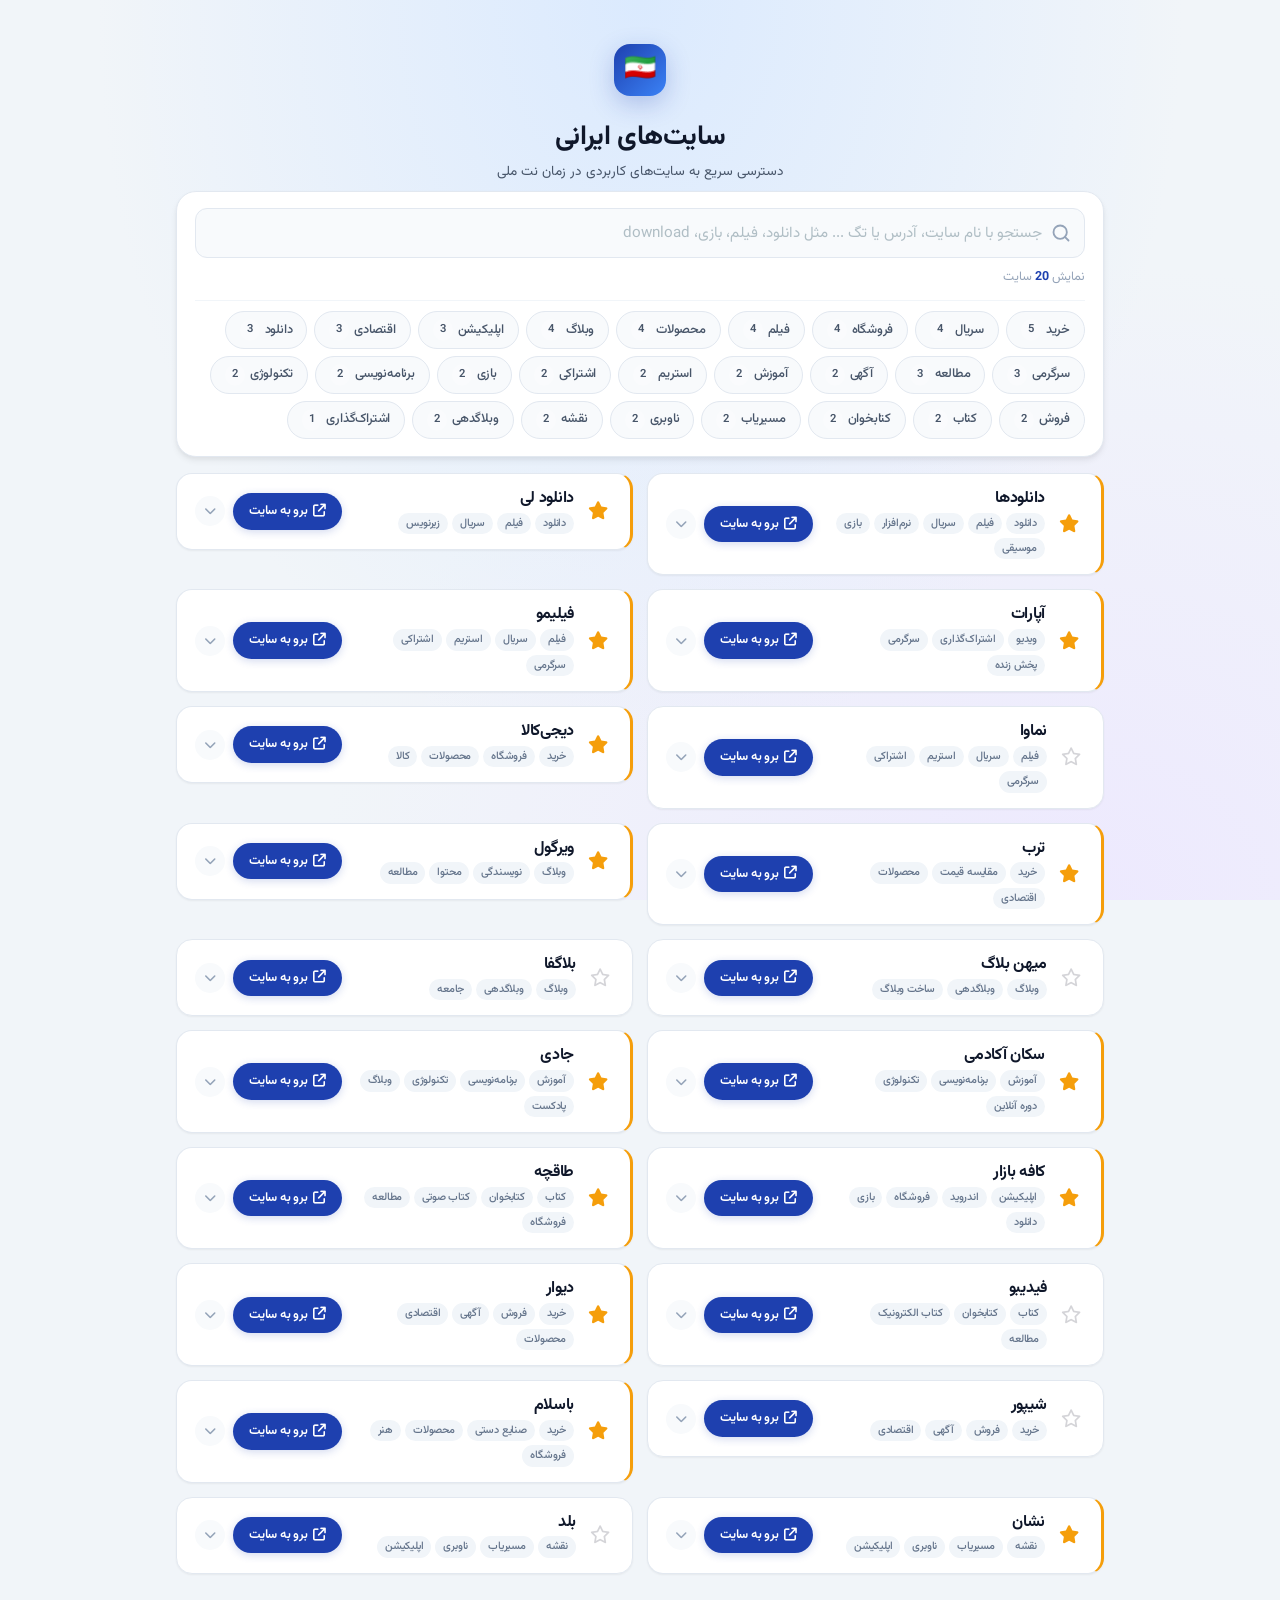
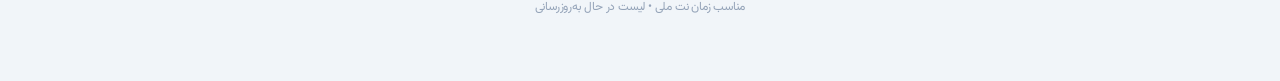
==== index.html @ 72a20428 "Add files via upload" ====
<!DOCTYPE html>
<html lang="fa" dir="rtl">
<head>
    <meta charset="UTF-8">
    <meta name="viewport" content="width=device-width, initial-scale=1.0">
    <link rel="stylesheet" href="fonts/fontawesome/css/all.min.css">
    <title>سایت‌های ایرانی - نت ملی</title>
    <link rel="stylesheet" href="css/style.css">
</head>
<body>
    <div class="container">
        <!-- Header -->
        <header class="header">
            <div class="header-icon"></div>
            <h1>سایت‌های ایرانی</h1>
            <p class="subtitle">دسترسی سریع به سایت‌های کاربردی در زمان نت ملی</p>
        </header>

        <!-- Search Section -->
        <div class="search-section" id="searchSection">
            <div class="search-wrapper">
                <!-- Search Icon (inline SVG) -->
                <span class="search-icon">
                    <svg viewBox="0 0 24 24" fill="none" stroke="currentColor" stroke-width="2.2" stroke-linecap="round" stroke-linejoin="round">
                        <circle cx="11" cy="11" r="8"/>
                        <line x1="21" y1="21" x2="16.65" y2="16.65"/>
                    </svg>
                </span>
                <input type="text" id="searchInput" placeholder="جستجو با نام سایت، آدرس یا تگ ... مثل دانلود، فیلم، بازی، download" autocomplete="off">
                <button class="clear-search" id="clearSearch" title="پاک کردن">✕</button>
            </div>
            <div class="results-count" id="resultsCount">نمایش <strong>۰</strong> سایت</div>
            <div class="tags-container" id="tagsContainer"></div>
            <button class="reset-tags" id="resetTags">✕ پاک کردن فیلترها</button>
        </div>

        <!-- Sites Grid -->
        <div class="sites-grid" id="sitesGrid"></div>

        <!-- Empty State -->
        <div class="empty-state" id="emptyState">
            <div class="empty-icon">🔍</div>
            <h3>نتیجه‌ای یافت نشد</h3>
            <p>با عبارت دیگری جستجو کنید یا فیلتر تگ‌ها را تغییر دهید</p>
        </div>

        <!-- Footer -->
        <footer class="footer">
            مناسب زمان نت ملی • لیست در حال به‌روزرسانی
        </footer>
    </div>

    <script src="js/main.js"></script>
</body>
</html>
---- css/style.css ----
:root {
    --bg: #f1f5f9;
    --surface: #ffffff;
    --surface-hover: #f8fafc;
    --primary: #1e40af;
    --primary-light: #3b82f6;
    --primary-bg: #eff6ff;
    --star: #f59e0b;
    --star-bg: #fffbeb;
    --text: #0f172a;
    --text-secondary: #475569;
    --text-muted: #94a3b8;
    --border: #e2e8f0;
    --border-light: #f1f5f9;
    --shadow-sm: 0 1px 2px rgba(0, 0, 0, 0.05);
    --shadow: 0 1px 3px rgba(0, 0, 0, 0.08), 0 1px 2px rgba(0, 0, 0, 0.04);
    --shadow-md: 0 4px 6px rgba(0, 0, 0, 0.06), 0 2px 4px rgba(0, 0, 0, 0.04);
    --shadow-lg: 0 10px 25px rgba(0, 0, 0, 0.08), 0 4px 10px rgba(0, 0, 0, 0.04);
    --radius-sm: 8px;
    --radius: 12px;
    --radius-lg: 16px;
    --radius-xl: 20px;
    --transition: 0.2s cubic-bezier(0.4, 0, 0.2, 1);
    --transition-slow: 0.35s cubic-bezier(0.4, 0, 0.2, 1);
    --font: 'Vazirmatn', 'Tahoma', 'Segoe UI', system-ui, -apple-system, sans-serif;
    --copy-success: #10b981;
}

/* ── Vazirmatn Font ─────────────── */
@font-face {
    font-family: 'Vazirmatn';
    src: url('../fonts/vazirmatn/Vazirmatn-Regular.woff2') format('woff2');
    font-weight: 400;
    font-style: normal;
    font-display: swap;
}
@font-face {
    font-family: 'Vazirmatn';
    src: url('../fonts/vazirmatn/Vazirmatn-Medium.woff2') format('woff2');
    font-weight: 500;
    font-style: normal;
    font-display: swap;
}
@font-face {
    font-family: 'Vazirmatn';
    src: url('../fonts/vazirmatn/Vazirmatn-SemiBold.woff2') format('woff2');
    font-weight: 600;
    font-style: normal;
    font-display: swap;
}
@font-face {
    font-family: 'Vazirmatn';
    src: url('../fonts/vazirmatn/Vazirmatn-Bold.woff2') format('woff2');
    font-weight: 700;
    font-style: normal;
    font-display: swap;
}
@font-face {
    font-family: 'Vazirmatn';
    src: url('../fonts/vazirmatn/Vazirmatn-Black.woff2') format('woff2');
    font-weight: 900;
    font-style: normal;
    font-display: swap;
}

* {
    margin: 0;
    padding: 0;
    box-sizing: border-box;
}

html {
    scroll-behavior: smooth;
    -webkit-tap-highlight-color: transparent;
}

body {
    font-family: var(--font);
    background: var(--bg);
    color: var(--text);
    line-height: 1.6;
    min-height: 100vh;
    -webkit-font-smoothing: antialiased;
    -moz-osx-font-smoothing: grayscale;
    background-image:
        radial-gradient(ellipse at 50% 0%, #dbeafe 0%, transparent 60%),
        radial-gradient(ellipse at 85% 100%, #ede9fe 0%, transparent 50%);
    background-attachment: fixed;
}

/* ── Container ─────────────────────── */
.container {
    max-width: 880px;
    margin: 0 auto;
    padding: 16px 16px 40px;
}

/* ── Header ───────────────────────── */
.header {
    text-align: center;
    padding: 28px 20px 8px;
    position: relative;
}
.header-icon {
    display: inline-block;
    width: 52px;
    height: 52px;
    background: linear-gradient(135deg, #1e40af 0%, #3b82f6 100%);
    border-radius: var(--radius-lg);
    margin-bottom: 10px;
    position: relative;
    box-shadow: 0 8px 24px rgba(30, 64, 175, 0.25);
}
.header-icon::after {
    content: '🇮🇷';
    position: absolute;
    inset: 0;
    display: flex;
    align-items: center;
    justify-content: center;
    font-size: 26px;
}
.header h1 {
    font-size: clamp(1.3rem, 3vw, 1.7rem);
    font-weight: 700;
    color: var(--text);
    letter-spacing: -0.3px;
}
.header .subtitle {
    font-size: 0.85rem;
    color: var(--text-secondary);
    margin-top: 2px;
}

/* ── Search Section (NOT sticky anymore) ── */
.search-section {
    position: relative;
    background: var(--surface);
    border-radius: var(--radius-xl);
    padding: 16px 18px;
    margin-bottom: 16px;
    box-shadow: var(--shadow-md);
    border: 1px solid var(--border);
    backdrop-filter: blur(12px);
    -webkit-backdrop-filter: blur(12px);
    transition: box-shadow var(--transition);
}
.search-section:focus-within {
    box-shadow: var(--shadow-lg), 0 0 0 3px rgba(59, 130, 246, 0.12);
    border-color: #bfdbfe;
}
.search-wrapper {
    position: relative;
    display: flex;
    align-items: center;
    gap: 10px;
}
.search-icon {
    position: absolute;
    right: 14px;
    top: 50%;
    transform: translateY(-50%);
    pointer-events: none;
    z-index: 2;
    color: var(--text-muted);
    transition: color var(--transition);
}
.search-wrapper:focus-within .search-icon {
    color: var(--primary-light);
}
.search-icon svg {
    display: block;
    width: 20px;
    height: 20px;
}
#searchInput {
    flex: 1;
    width: 100%;
    padding: 12px 42px 12px 14px;
    border: 1.5px solid var(--border);
    border-radius: var(--radius);
    font-family: var(--font);
    font-size: 0.95rem;
    background: #f8fafc;
    color: var(--text);
    transition: all var(--transition);
    outline: none;
    direction: rtl;
}
#searchInput::placeholder {
    color: #b0bec5;
}
#searchInput:focus {
    border-color: var(--primary-light);
    background: #fff;
    box-shadow: 0 0 0 3px rgba(59, 130, 246, 0.06);
}
.clear-search {
    display: none;
    position: absolute;
    left: 10px;
    top: 50%;
    transform: translateY(-50%);
    background: #e2e8f0;
    border: none;
    border-radius: 50%;
    width: 26px;
    height: 26px;
    cursor: pointer;
    font-size: 14px;
    color: #64748b;
    align-items: center;
    justify-content: center;
    transition: all var(--transition);
    z-index: 2;
    line-height: 1;
}
.clear-search.visible {
    display: flex;
}
.clear-search:hover {
    background: #cbd5e1;
    color: #334155;
}
.results-count {
    font-size: 0.78rem;
    color: var(--text-muted);
    margin-top: 10px;
    text-align: right;
    transition: all var(--transition);
}
.results-count strong {
    color: var(--primary);
    font-weight: 700;
}

/* ── Tag Chips ────────────────────── */
.tags-container {
    display: flex;
    flex-wrap: wrap;
    gap: 7px;
    margin-top: 12px;
    padding-top: 10px;
    border-top: 1px solid var(--border-light);
    max-height: 140px;
    overflow-y: auto;
    scrollbar-width: thin;
    scrollbar-color: #cbd5e1 transparent;
    -webkit-overflow-scrolling: touch;
}
.tags-container::-webkit-scrollbar {
    width: 4px;
}
.tags-container::-webkit-scrollbar-track {
    background: transparent;
    border-radius: 8px;
}
.tags-container::-webkit-scrollbar-thumb {
    background: #cbd5e1;
    border-radius: 8px;
}
.tag-chip {
    display: inline-flex;
    align-items: center;
    gap: 5px;
    padding: 7px 14px;
    border-radius: 50px;
    font-size: 0.8rem;
    font-weight: 500;
    cursor: pointer;
    user-select: none;
    white-space: nowrap;
    transition: all var(--transition);
    border: 1.5px solid var(--border);
    background: #f8fafc;
    color: var(--text-secondary);
    font-family: var(--font);
    letter-spacing: -0.2px;
}
.tag-chip:hover {
    background: #eff6ff;
    border-color: #bfdbfe;
    color: var(--primary);
    transform: translateY(-1px);
    box-shadow: var(--shadow-sm);
}
.tag-chip:active {
    transform: scale(0.96);
}
.tag-chip.active {
    background: var(--primary);
    border-color: var(--primary);
    color: #fff;
    font-weight: 600;
    box-shadow: 0 4px 12px rgba(30, 64, 175, 0.3);
}
.tag-chip .tag-count {
    font-size: 0.7rem;
    background: rgba(255, 255, 255, 0.25);
    border-radius: 50px;
    padding: 2px 7px;
    font-weight: 600;
}
.tag-chip.active .tag-count {
    background: rgba(255, 255, 255, 0.3);
}
.reset-tags {
    display: none;
    font-size: 0.75rem;
    color: #ef4444;
    cursor: pointer;
    padding: 7px 12px;
    border-radius: 50px;
    background: #fef2f2;
    border: 1px solid #fecaca;
    font-family: var(--font);
    transition: all var(--transition);
    white-space: nowrap;
}
.reset-tags.visible {
    display: inline-flex;
    align-items: center;
    gap: 4px;
}
.reset-tags:hover {
    background: #fee2e2;
    border-color: #fca5a5;
}

/* ── Site Cards Grid ──────────────── */
.sites-grid {
    display: grid;
    grid-template-columns: 1fr;
    gap: 10px;
    align-items: start;
}
@media (min-width: 700px) {
    .sites-grid {
        grid-template-columns: 1fr 1fr;
        gap: 12px;
        align-items: start;
    }
}

/* ── Site Card ────────────────────── */
.site-card {
    background: var(--surface);
    border-radius: var(--radius-lg);
    border: 1px solid var(--border);
    cursor: pointer;
    transition: all var(--transition-slow);
    box-shadow: var(--shadow-sm);
    position: relative;
    overflow: hidden;
    display: flex;
    flex-direction: column;
    animation: fadeInUp 0.4s ease forwards;
    opacity: 0;
    transform: translateY(8px);
}
.site-card.visible {
    opacity: 1;
    transform: translateY(0);
}
.site-card.hidden {
    display: none;
}
@keyframes fadeInUp {
    to {
        opacity: 1;
        transform: translateY(0);
    }
}
.site-card:hover {
    box-shadow: var(--shadow-lg);
    border-color: #cbd5e1;
    transform: translateY(-2px);
}
.site-card.expanded {
    box-shadow: var(--shadow-lg);
    border-color: #bfdbfe;
    background: #fafcff;
}
.site-card.recommended {
    border-right: 3px solid var(--star);
}

/* ── Card Main Row ────────────────── */
.card-main {
    display: flex;
    align-items: center;
    gap: 10px;
    padding: 13px 14px;
    min-height: 56px;
    flex-wrap: wrap;
}
.card-star {
    flex-shrink: 0;
    width: 28px;
    height: 28px;
    display: flex;
    align-items: center;
    justify-content: center;
    font-size: 18px;
    color: #d4d4d8;
    transition: all var(--transition);
}
.card-star.active {
    color: var(--star);
    animation: starPop 0.4s ease;
}
@keyframes starPop {
    0%,
    100% {
        transform: scale(1);
    }
    50% {
        transform: scale(1.35);
    }
}
.card-star svg {
    width: 22px;
    height: 22px;
    display: block;
}
.card-info {
    flex: 1;
    min-width: 120px;
}
.card-name {
    font-weight: 700;
    font-size: 0.95rem;
    color: var(--text);
    letter-spacing: -0.3px;
    line-height: 1.3;
}
.card-tags-row {
    display: flex;
    flex-wrap: wrap;
    gap: 4px;
    margin-top: 3px;
}
.card-tag-mini {
    font-size: 0.68rem;
    padding: 2px 8px;
    border-radius: 50px;
    background: #f1f5f9;
    color: #64748b;
    font-weight: 500;
    letter-spacing: -0.2px;
}
.card-actions {
    display: flex;
    align-items: center;
    gap: 8px;
    flex-shrink: 0;
    margin-right: auto;
}
.btn-go {
    display: inline-flex;
    align-items: center;
    gap: 5px;
    padding: 8px 16px;
    border-radius: 50px;
    font-size: 0.8rem;
    font-weight: 600;
    cursor: pointer;
    text-decoration: none;
    border: none;
    background: var(--primary);
    color: #fff;
    transition: all var(--transition);
    white-space: nowrap;
    font-family: var(--font);
    letter-spacing: -0.2px;
    box-shadow: 0 2px 8px rgba(30, 64, 175, 0.2);
    position: relative;
    z-index: 2;
}
.btn-go:hover {
    background: #1e3a8a;
    box-shadow: 0 4px 16px rgba(30, 64, 175, 0.35);
    transform: translateY(-1px);
}
.btn-go:active {
    transform: scale(0.95);
}
.btn-go svg {
    width: 14px;
    height: 14px;
}
.expand-arrow {
    flex-shrink: 0;
    width: 30px;
    height: 30px;
    border-radius: 50%;
    display: flex;
    align-items: center;
    justify-content: center;
    transition: all var(--transition);
    color: #94a3b8;
    font-size: 12px;
    background: #f8fafc;
}
.site-card.expanded .expand-arrow {
    transform: rotate(180deg);
    background: #eff6ff;
    color: var(--primary);
}
.expand-arrow svg {
    width: 14px;
    height: 14px;
    transition: transform var(--transition);
}

/* ── Expanded Content ─────────────── */
.card-expanded {
    max-height: 0;
    opacity: 0;
    overflow: hidden;
    transition: all var(--transition-slow);
    border-top: 0px solid transparent;
    padding: 0 14px;
    background: #fafcff;
    border-radius: 0 0 var(--radius-lg) var(--radius-lg);
    display: flex;
    flex-direction: column;
    gap: 0;
}
.site-card.expanded .card-expanded {
    max-height: 600px;
    opacity: 1;
    padding: 14px;
    border-top: 1px solid #e8edf5;
    gap: 10px;
}
.expanded-description {
    font-size: 0.85rem;
    color: var(--text-secondary);
    line-height: 1.7;
}
.expanded-links {
    display: flex;
    flex-wrap: wrap;
    gap: 8px;
}
.expanded-link-item {
    display: inline-flex;
    align-items: center;
    gap: 5px;
    font-size: 0.78rem;
    padding: 8px 14px;
    border-radius: 50px;
    background: #f1f5f9;
    color: var(--text-secondary);
    text-decoration: none;
    transition: all var(--transition);
    border: 1.5px solid transparent;
    font-family: var(--font);
    cursor: pointer;
    user-select: none;
    position: relative;
}
.expanded-link-item:hover {
    background: #e2e8f0;
    border-color: #cbd5e1;
    color: var(--text);
    transform: translateY(-1px);
    box-shadow: var(--shadow-sm);
}
.expanded-link-item:active {
    transform: scale(0.95);
}
.expanded-link-item.unfiltered {
    background: #fef3c7;
    color: #92400e;
    border-color: #fde68a;
    font-weight: 600;
}
.expanded-link-item.unfiltered:hover {
    background: #fde68a;
    border-color: #fcd34d;
    color: #78350f;
}
.expanded-link-item.copy-success {
    background: #d1fae5 !important;
    color: #065f46 !important;
    border-color: #6ee7b7 !important;
    font-weight: 700 !important;
    animation: copyPulse 0.5s ease;
}
@keyframes copyPulse {
    0%,
    100% {
        transform: scale(1);
    }
    30% {
        transform: scale(1.08);
    }
    60% {
        transform: scale(0.97);
    }
}
.expanded-link-label {
    font-size: 0.7rem;
    font-weight: 600;
    color: #64748b;
    letter-spacing: -0.2px;
}

/* ── Social Media Badges ──────────── */
.social-title {
    font-size: 0.75rem;
    font-weight: 700;
    color: #64748b;
    letter-spacing: -0.2px;
    margin-bottom: 2px;
}
.social-badges {
    display: flex;
    flex-wrap: wrap;
    gap: 6px;
}
.social-badge {
    display: inline-flex;
    align-items: center;
    gap: 4px;
    padding: 5px 10px;
    border-radius: 50px;
    font-size: 0.7rem;
    font-weight: 600;
    text-decoration: none;
    color: #fff;
    transition: all var(--transition);
    white-space: nowrap;
    letter-spacing: -0.2px;
    font-family: var(--font);
}
.social-badge:hover {
    transform: translateY(-2px);
    box-shadow: 0 4px 10px rgba(0, 0, 0, 0.2);
    filter: brightness(1.1);
}
.social-badge:active {
    transform: scale(0.93);
}
.social-telegram {
    background: #26A5E4;
}
.social-instagram {
    background: #E4405F;
}
.social-twitter {
    background: #1DA1F2;
}
.social-youtube {
    background: #FF0000;
}
.social-eitaa {
    background: #F78F1E;
}
.social-rubika {
    background: #00BFA5;
}
.social-soroush {
    background: #5B4DA8;
}
.social-bale {
    background: #4CAF50;
}
.social-aparat {
    background: #ED145B;
}
.social-whatsapp {
    background: #25D366;
}
.social-linkedin {
    background: #0A66C2;
}

/* ── Empty State ──────────────────── */
.empty-state {
    display: none;
    flex-direction: column;
    align-items: center;
    justify-content: center;
    padding: 48px 20px;
    text-align: center;
    grid-column: 1 / -1;
}
.empty-state.visible {
    display: flex;
}
.empty-icon {
    font-size: 56px;
    margin-bottom: 14px;
    opacity: 0.7;
}
.empty-state h3 {
    font-size: 1.1rem;
    color: var(--text);
    margin-bottom: 4px;
}
.empty-state p {
    font-size: 0.85rem;
    color: var(--text-muted);
}

/* ── Footer ───────────────────────── */
.footer {
    text-align: center;
    padding: 24px 16px;
    font-size: 0.75rem;
    color: var(--text-muted);
    letter-spacing: -0.2px;
}

/* ── Responsive Fine-tuning ───────── */
@media (max-width: 480px) {
    .container {
        padding: 8px 8px 32px;
    }
    .search-section {
        padding: 12px 10px;
        border-radius: var(--radius-lg);
        margin-bottom: 10px;
    }
    #searchInput {
        padding: 10px 38px 10px 10px;
        font-size: 0.88rem;
    }
    .card-main {
        padding: 10px 10px;
        gap: 6px;
    }
    .card-name {
        font-size: 0.85rem;
    }
    .btn-go {
        padding: 7px 12px;
        font-size: 0.73rem;
        gap: 3px;
    }
    .btn-go svg {
        width: 12px;
        height: 12px;
    }
    .tag-chip {
        padding: 5px 10px;
        font-size: 0.72rem;
    }
    .card-expanded {
        padding: 0 10px;
    }
    .site-card.expanded .card-expanded {
        padding: 10px;
    }
    .social-badge {
        padding: 4px 8px;
        font-size: 0.65rem;
    }
    .expand-arrow {
        width: 26px;
        height: 26px;
    }
    .expanded-link-item {
        padding: 6px 10px;
        font-size: 0.72rem;
    }
}
@media (min-width: 1024px) {
    .container {
        max-width: 960px;
    }
    .sites-grid {
        grid-template-columns: 1fr 1fr;
        gap: 14px;
        align-items: start;
    }
    .card-main {
        padding: 15px 18px;
    }
    .card-name {
        font-size: 1rem;
    }
}
@media (min-width: 1300px) {
    .container {
        max-width: 1050px;
    }
    .sites-grid {
        grid-template-columns: 1fr 1fr 1fr;
        gap: 14px;
        align-items: start;
    }
}
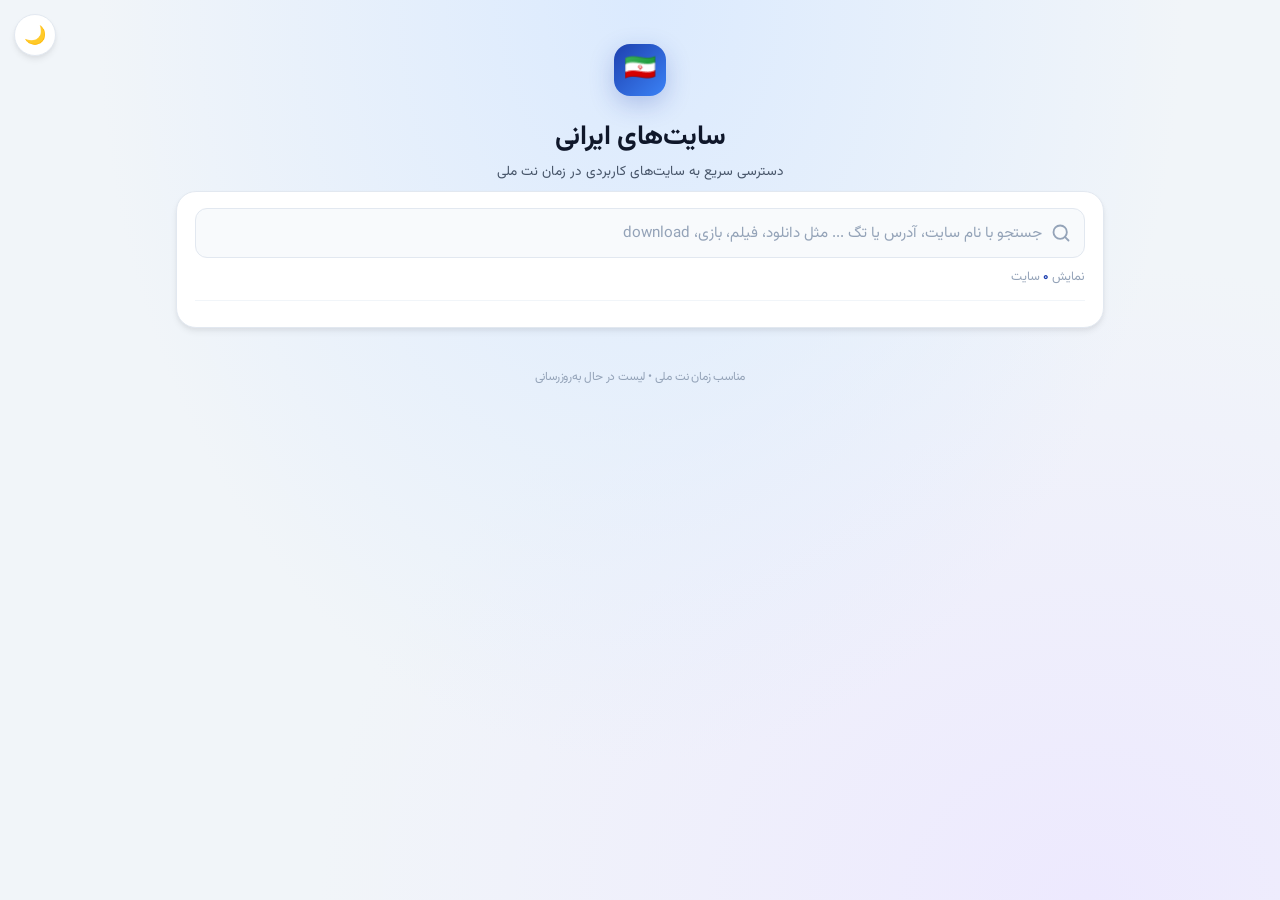
==== commit 1014faf5: "Implement theme selection and dark mode toggle Added a script to set the theme based on user prefere" ====
--- a/index.html
+++ b/index.html
@@ -5,9 +5,23 @@
     <meta name="viewport" content="width=device-width, initial-scale=1.0">
     <link rel="stylesheet" href="fonts/fontawesome/css/all.min.css">
     <title>سایت‌های ایرانی - نت ملی</title>
+    <script>
+        // Prevent FOUC: set theme before any rendering
+        (function(){
+            var t = localStorage.getItem('theme');
+            if (!t) t = window.matchMedia('(prefers-color-scheme: dark)').matches ? 'dark' : 'light';
+            document.documentElement.setAttribute('data-theme', t);
+        })();
+    </script>
     <link rel="stylesheet" href="css/style.css">
 </head>
 <body>
+    <!-- Dark Mode Toggle -->
+    <button class="theme-toggle" id="themeToggle" title="تغییر حالت نمایش">
+        <span class="icon-moon">🌙</span>
+        <span class="icon-sun">☀️</span>
+    </button>
+
     <div class="container">
         <!-- Header -->
         <header class="header">
--- a/css/style.css
+++ b/css/style.css
@@ -24,6 +24,31 @@
     --transition-slow: 0.35s cubic-bezier(0.4, 0, 0.2, 1);
     --font: 'Vazirmatn', 'Tahoma', 'Segoe UI', system-ui, -apple-system, sans-serif;
     --copy-success: #10b981;
+    --bg-gradient: radial-gradient(ellipse at 50% 0%, #dbeafe 0%, transparent 60%),
+                  radial-gradient(ellipse at 85% 100%, #ede9fe 0%, transparent 50%);
+}
+
+/* ── Dark Mode ──────────────────────── */
+[data-theme="dark"] {
+    --bg: #0f172a;
+    --surface: #1e293b;
+    --surface-hover: #273549;
+    --primary: #60a5fa;
+    --primary-light: #93bbfd;
+    --primary-bg: #1e3a5f;
+    --star: #fbbf24;
+    --star-bg: #422006;
+    --text: #f1f5f9;
+    --text-secondary: #94a3b8;
+    --text-muted: #64748b;
+    --border: #334155;
+    --border-light: #1e293b;
+    --shadow-sm: 0 1px 2px rgba(0, 0, 0, 0.3);
+    --shadow: 0 1px 3px rgba(0, 0, 0, 0.4), 0 1px 2px rgba(0, 0, 0, 0.2);
+    --shadow-md: 0 4px 6px rgba(0, 0, 0, 0.4), 0 2px 4px rgba(0, 0, 0, 0.2);
+    --shadow-lg: 0 10px 25px rgba(0, 0, 0, 0.5), 0 4px 10px rgba(0, 0, 0, 0.3);
+    --bg-gradient: radial-gradient(ellipse at 50% 0%, #1e3a5f 0%, transparent 60%),
+                  radial-gradient(ellipse at 85% 100%, #312e81 0%, transparent 50%);
 }
 
 /* ── Vazirmatn Font ─────────────── */
@@ -82,9 +107,7 @@
     min-height: 100vh;
     -webkit-font-smoothing: antialiased;
     -moz-osx-font-smoothing: grayscale;
-    background-image:
-        radial-gradient(ellipse at 50% 0%, #dbeafe 0%, transparent 60%),
-        radial-gradient(ellipse at 85% 100%, #ede9fe 0%, transparent 50%);
+    background-image: var(--bg-gradient);
     background-attachment: fixed;
 }
 
@@ -147,7 +170,7 @@
 }
 .search-section:focus-within {
     box-shadow: var(--shadow-lg), 0 0 0 3px rgba(59, 130, 246, 0.12);
-    border-color: #bfdbfe;
+    border-color: var(--border);
 }
 .search-wrapper {
     position: relative;
@@ -181,18 +204,18 @@
     border-radius: var(--radius);
     font-family: var(--font);
     font-size: 0.95rem;
-    background: #f8fafc;
+    background: var(--surface-hover);
     color: var(--text);
     transition: all var(--transition);
     outline: none;
     direction: rtl;
 }
 #searchInput::placeholder {
-    color: #b0bec5;
+    color: var(--text-muted);
 }
 #searchInput:focus {
     border-color: var(--primary-light);
-    background: #fff;
+    background: var(--surface);
     box-shadow: 0 0 0 3px rgba(59, 130, 246, 0.06);
 }
 .clear-search {
@@ -201,14 +224,14 @@
     left: 10px;
     top: 50%;
     transform: translateY(-50%);
-    background: #e2e8f0;
+    background: var(--border);
     border: none;
     border-radius: 50%;
     width: 26px;
     height: 26px;
     cursor: pointer;
     font-size: 14px;
-    color: #64748b;
+    color: var(--text-secondary);
     align-items: center;
     justify-content: center;
     transition: all var(--transition);
@@ -219,8 +242,8 @@
     display: flex;
 }
 .clear-search:hover {
-    background: #cbd5e1;
-    color: #334155;
+    background: var(--text-muted);
+    color: var(--surface);
 }
 .results-count {
     font-size: 0.78rem;
@@ -272,14 +295,14 @@
     white-space: nowrap;
     transition: all var(--transition);
     border: 1.5px solid var(--border);
-    background: #f8fafc;
+    background: var(--surface-hover);
     color: var(--text-secondary);
     font-family: var(--font);
     letter-spacing: -0.2px;
 }
 .tag-chip:hover {
-    background: #eff6ff;
-    border-color: #bfdbfe;
+    background: var(--primary-bg);
+    border-color: var(--border);
     color: var(--primary);
     transform: translateY(-1px);
     box-shadow: var(--shadow-sm);
@@ -292,7 +315,7 @@
     border-color: var(--primary);
     color: #fff;
     font-weight: 600;
-    box-shadow: 0 4px 12px rgba(30, 64, 175, 0.3);
+    box-shadow: 0 4px 12px rgba(96, 165, 250, 0.25);
 }
 .tag-chip .tag-count {
     font-size: 0.7rem;
@@ -311,8 +334,8 @@
     cursor: pointer;
     padding: 7px 12px;
     border-radius: 50px;
-    background: #fef2f2;
-    border: 1px solid #fecaca;
+    background: #450a0a;
+    border: 1px solid #7f1d1d;
     font-family: var(--font);
     transition: all var(--transition);
     white-space: nowrap;
@@ -323,8 +346,8 @@
     gap: 4px;
 }
 .reset-tags:hover {
-    background: #fee2e2;
-    border-color: #fca5a5;
+    background: #7f1d1d;
+    border-color: #991b1b;
 }
 
 /* ── Site Cards Grid ──────────────── */
@@ -373,13 +396,13 @@
 }
 .site-card:hover {
     box-shadow: var(--shadow-lg);
-    border-color: #cbd5e1;
+    border-color: var(--text-muted);
     transform: translateY(-2px);
 }
 .site-card.expanded {
     box-shadow: var(--shadow-lg);
-    border-color: #bfdbfe;
-    background: #fafcff;
+    border-color: var(--primary);
+    background: var(--surface-hover);
 }
 .site-card.recommended {
     border-right: 3px solid var(--star);
@@ -402,7 +425,7 @@
     align-items: center;
     justify-content: center;
     font-size: 18px;
-    color: #d4d4d8;
+    color: var(--text-muted);
     transition: all var(--transition);
 }
 .card-star.active {
@@ -444,8 +467,8 @@
     font-size: 0.68rem;
     padding: 2px 8px;
     border-radius: 50px;
-    background: #f1f5f9;
-    color: #64748b;
+    background: var(--border);
+    color: var(--text-secondary);
     font-weight: 500;
     letter-spacing: -0.2px;
 }
@@ -473,13 +496,13 @@
     white-space: nowrap;
     font-family: var(--font);
     letter-spacing: -0.2px;
-    box-shadow: 0 2px 8px rgba(30, 64, 175, 0.2);
+    box-shadow: 0 2px 8px rgba(96, 165, 250, 0.2);
     position: relative;
     z-index: 2;
 }
 .btn-go:hover {
-    background: #1e3a8a;
-    box-shadow: 0 4px 16px rgba(30, 64, 175, 0.35);
+    background: #1d4ed8;
+    box-shadow: 0 4px 16px rgba(96, 165, 250, 0.35);
     transform: translateY(-1px);
 }
 .btn-go:active {
@@ -498,13 +521,13 @@
     align-items: center;
     justify-content: center;
     transition: all var(--transition);
-    color: #94a3b8;
+    color: var(--text-muted);
     font-size: 12px;
-    background: #f8fafc;
+    background: var(--surface-hover);
 }
 .site-card.expanded .expand-arrow {
     transform: rotate(180deg);
-    background: #eff6ff;
+    background: var(--primary-bg);
     color: var(--primary);
 }
 .expand-arrow svg {
@@ -521,7 +544,7 @@
     transition: all var(--transition-slow);
     border-top: 0px solid transparent;
     padding: 0 14px;
-    background: #fafcff;
+    background: var(--surface);
     border-radius: 0 0 var(--radius-lg) var(--radius-lg);
     display: flex;
     flex-direction: column;
@@ -531,7 +554,7 @@
     max-height: 600px;
     opacity: 1;
     padding: 14px;
-    border-top: 1px solid #e8edf5;
+    border-top: 1px solid var(--border);
     gap: 10px;
 }
 .expanded-description {
@@ -551,7 +574,7 @@
     font-size: 0.78rem;
     padding: 8px 14px;
     border-radius: 50px;
-    background: #f1f5f9;
+    background: var(--surface-hover);
     color: var(--text-secondary);
     text-decoration: none;
     transition: all var(--transition);
@@ -562,8 +585,8 @@
     position: relative;
 }
 .expanded-link-item:hover {
-    background: #e2e8f0;
-    border-color: #cbd5e1;
+    background: var(--border);
+    border-color: var(--text-muted);
     color: var(--text);
     transform: translateY(-1px);
     box-shadow: var(--shadow-sm);
@@ -583,9 +606,9 @@
     color: #78350f;
 }
 .expanded-link-item.copy-success {
-    background: #d1fae5 !important;
-    color: #065f46 !important;
-    border-color: #6ee7b7 !important;
+    background: #064e3b !important;
+    color: #6ee7b7 !important;
+    border-color: #065f46 !important;
     font-weight: 700 !important;
     animation: copyPulse 0.5s ease;
 }
@@ -604,7 +627,7 @@
 .expanded-link-label {
     font-size: 0.7rem;
     font-weight: 600;
-    color: #64748b;
+    color: var(--text-secondary);
     letter-spacing: -0.2px;
 }
 
@@ -677,6 +700,17 @@
 .social-linkedin {
     background: #0A66C2;
 }
+.social-custom {
+    background: #6366f1;
+}
+.custom-links-badges {
+    display: flex;
+    flex-wrap: wrap;
+    gap: 8px;
+    margin-top: 10px;
+    padding-top: 10px;
+    border-top: 1px dashed rgba(100, 116, 139, 0.25);
+}
 
 /* ── Empty State ──────────────────── */
 .empty-state {
@@ -794,3 +828,80 @@
         align-items: start;
     }
 }
+
+/* ─── Donate Badge ─── */
+.donate-section {
+    margin-top: 12px;
+    padding-top: 12px;
+    border-top: 1px dashed rgba(239, 68, 68, 0.3);
+}
+.donate-badge {
+    display: inline-flex;
+    align-items: center;
+    gap: 6px;
+    padding: 6px 14px;
+    background: linear-gradient(135deg, #fee2e2, #fecaca);
+    color: #991b1b;
+    border-radius: 20px;
+    font-size: 12px;
+    font-weight: 600;
+    text-decoration: none;
+    transition: all 0.2s ease;
+    border: 1px solid rgba(239, 68, 68, 0.2);
+}
+.donate-badge:hover {
+    background: linear-gradient(135deg, #fecaca, #fca5a5);
+    transform: translateY(-1px);
+    box-shadow: 0 2px 8px rgba(239, 68, 68, 0.2);
+}
+.donate-badge i {
+    color: #ef4444;
+    animation: heartbeat 1.5s ease-in-out infinite;
+}
+@keyframes heartbeat {
+    0%, 100% { transform: scale(1); }
+    50% { transform: scale(1.2); }
+}
+
+/* ─── Dark Mode Toggle ─── */
+.theme-toggle {
+    position: fixed;
+    top: 14px;
+    left: 14px;
+    z-index: 1000;
+    width: 42px;
+    height: 42px;
+    border-radius: 50%;
+    border: 1.5px solid var(--border);
+    background: var(--surface);
+    color: var(--text);
+    cursor: pointer;
+    display: flex;
+    align-items: center;
+    justify-content: center;
+    font-size: 18px;
+    box-shadow: var(--shadow-md);
+    transition: all var(--transition);
+    backdrop-filter: blur(12px);
+    -webkit-backdrop-filter: blur(12px);
+}
+.theme-toggle:hover {
+    background: var(--surface-hover);
+    transform: scale(1.08);
+    box-shadow: var(--shadow-lg);
+}
+.theme-toggle:active {
+    transform: scale(0.95);
+}
+.theme-toggle .icon-sun { display: none; }
+.theme-toggle .icon-moon { display: block; }
+[data-theme="dark"] .theme-toggle .icon-sun { display: block; }
+[data-theme="dark"] .theme-toggle .icon-moon { display: none; }
+
+/* ─── Dark mode: scrollbar ─── */
+[data-theme="dark"] .tags-container::-webkit-scrollbar-thumb {
+    background: #475569;
+}
+[data-theme="dark"] .tags-container {
+    scrollbar-color: #475569 transparent;
+}
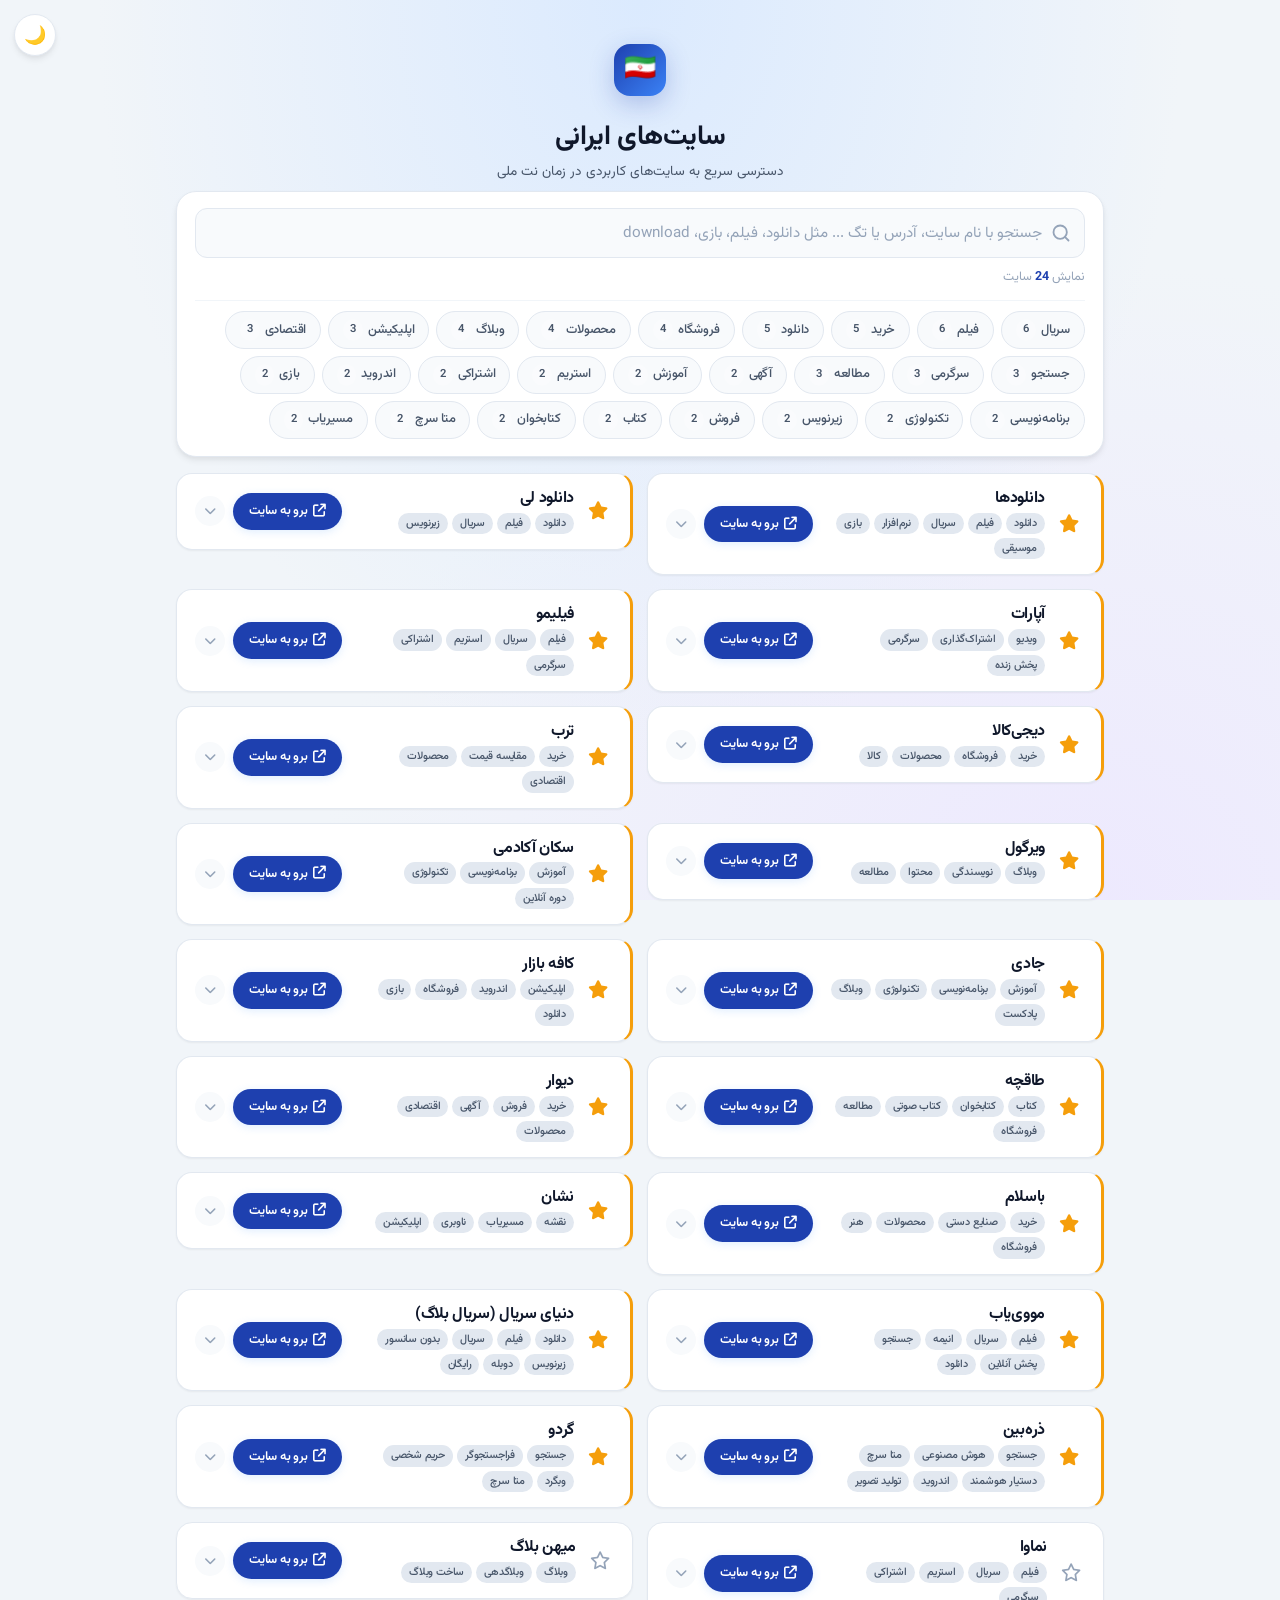
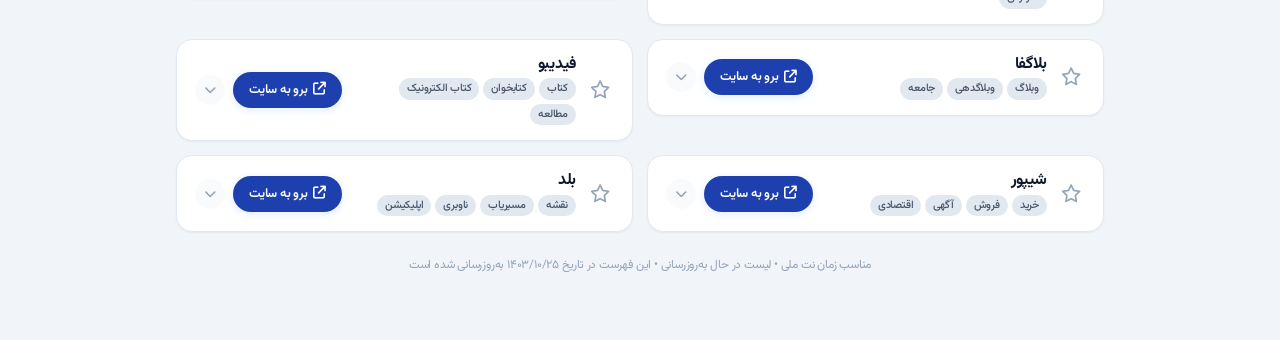
==== commit 4ca724ed: "Add files via upload" ====
--- a/index.html
+++ b/index.html
@@ -61,6 +61,9 @@
         <!-- Footer -->
         <footer class="footer">
             مناسب زمان نت ملی • لیست در حال به‌روزرسانی
+            <span class="footer-date-wrap" style="display:none;">
+                &bull; این فهرست در تاریخ <span id="footerDate"></span> به‌روزرسانی شده است
+            </span>
         </footer>
     </div>
 
--- a/css/style.css
+++ b/css/style.css
@@ -544,8 +544,7 @@
     transition: all var(--transition-slow);
     border-top: 0px solid transparent;
     padding: 0 14px;
-    background: var(--surface);
-    border-radius: 0 0 var(--radius-lg) var(--radius-lg);
+    background: transparent;
     display: flex;
     flex-direction: column;
     gap: 0;
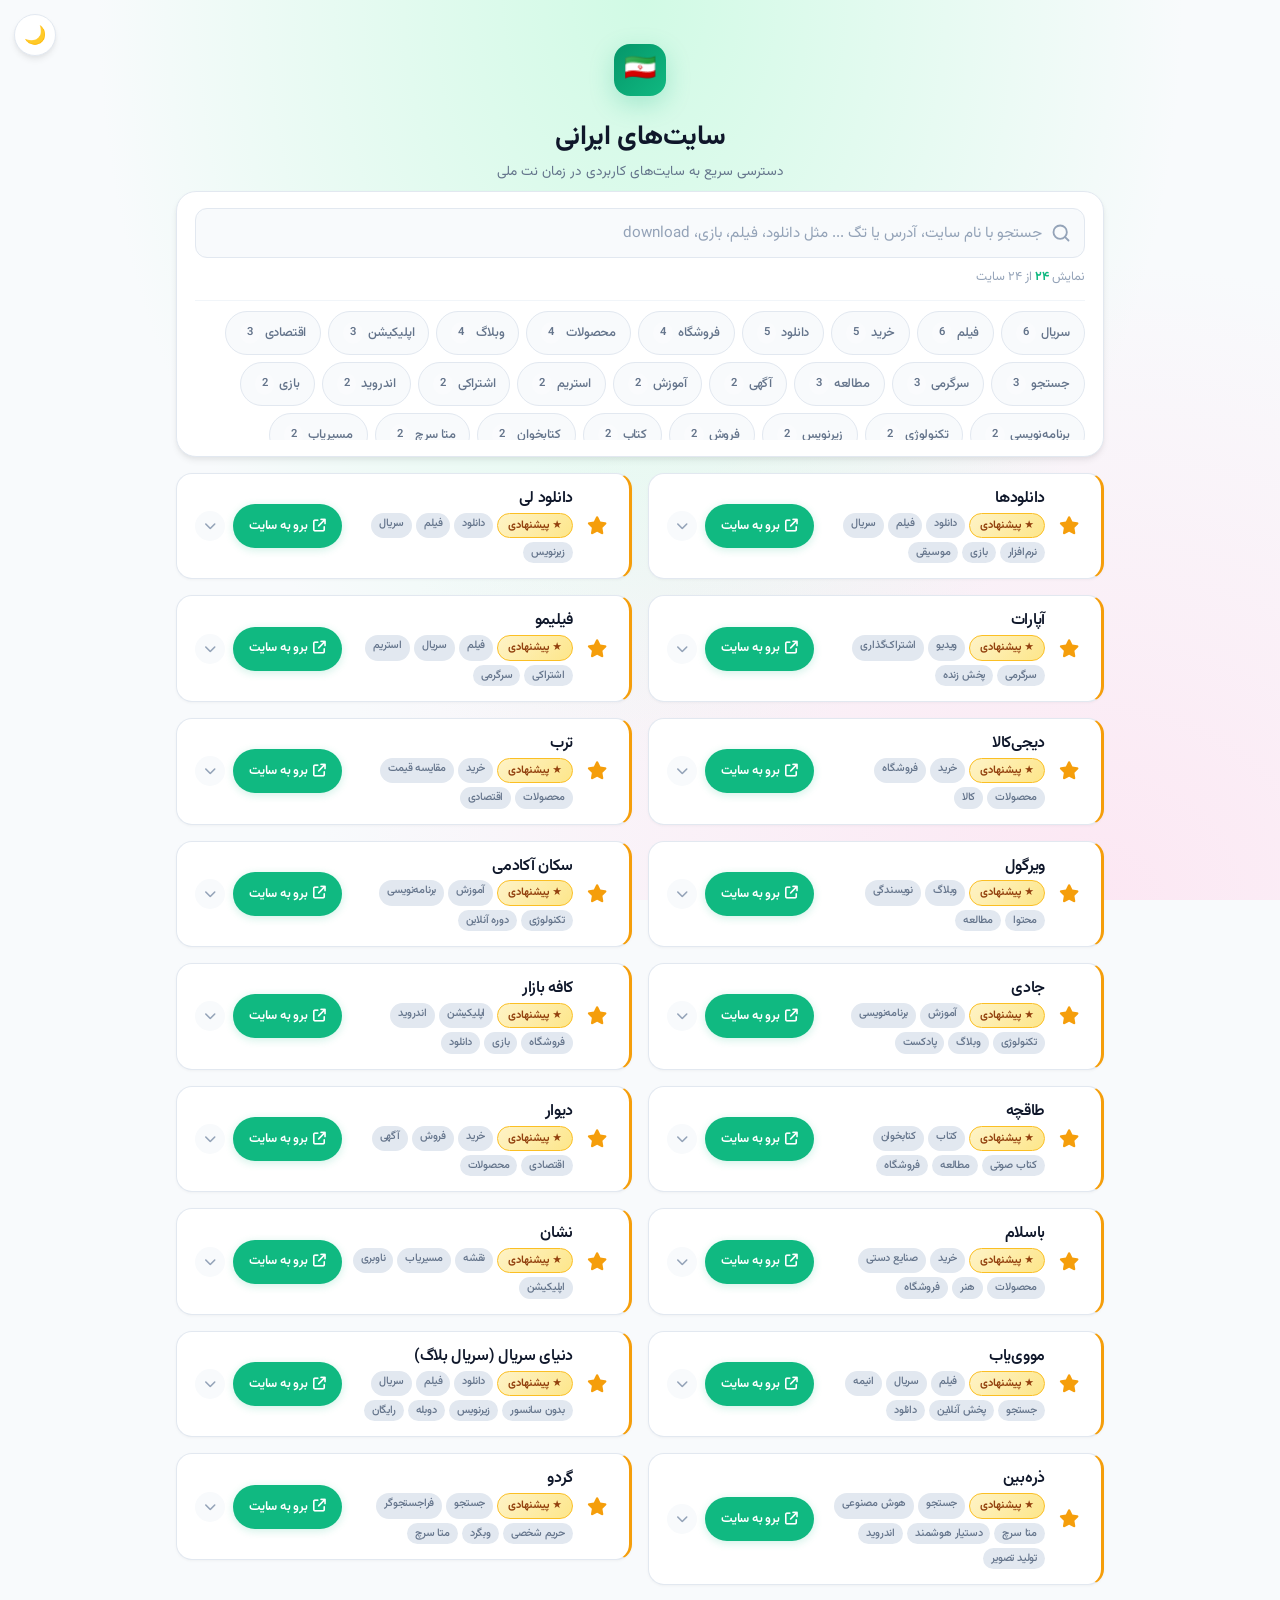
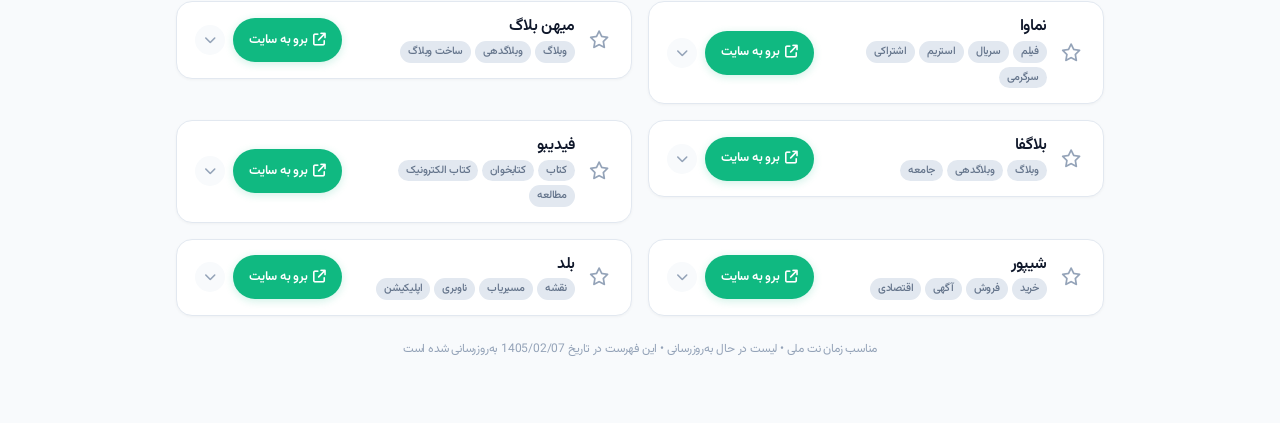
==== commit 924b4cab: "Add files via upload" ====
--- a/index.html
+++ b/index.html
@@ -67,6 +67,13 @@
         </footer>
     </div>
 
+    <!-- Back to Top Button -->
+    <button class="back-to-top" id="backToTop" aria-label="بازگشت به بالا" title="بازگشت به بالا">
+        <svg viewBox="0 0 24 24" fill="none" stroke="currentColor" stroke-width="2.5" stroke-linecap="round" stroke-linejoin="round">
+            <polyline points="18 15 12 9 6 15"/>
+        </svg>
+    </button>
+
     <script src="js/main.js"></script>
 </body>
 </html>
--- a/css/style.css
+++ b/css/style.css
@@ -1,14 +1,18 @@
+/* ═══════════════════════════════════════════════════════════════════
+   style.css — Emerald Green Theme · Production-Ready
+   ═══════════════════════════════════════════════════════════════════ */
+
 :root {
-    --bg: #f1f5f9;
+    --bg: #f8fafc;
     --surface: #ffffff;
     --surface-hover: #f8fafc;
-    --primary: #1e40af;
-    --primary-light: #3b82f6;
-    --primary-bg: #eff6ff;
+    --primary: #10b981;
+    --primary-light: #34d399;
+    --primary-bg: #ecfdf5;
     --star: #f59e0b;
     --star-bg: #fffbeb;
     --text: #0f172a;
-    --text-secondary: #475569;
+    --text-secondary: #64748b;
     --text-muted: #94a3b8;
     --border: #e2e8f0;
     --border-light: #f1f5f9;
@@ -24,8 +28,8 @@
     --transition-slow: 0.35s cubic-bezier(0.4, 0, 0.2, 1);
     --font: 'Vazirmatn', 'Tahoma', 'Segoe UI', system-ui, -apple-system, sans-serif;
     --copy-success: #10b981;
-    --bg-gradient: radial-gradient(ellipse at 50% 0%, #dbeafe 0%, transparent 60%),
-                  radial-gradient(ellipse at 85% 100%, #ede9fe 0%, transparent 50%);
+    --bg-gradient: radial-gradient(ellipse at 50% 0%, #d1fae5 0%, transparent 60%),
+                  radial-gradient(ellipse at 85% 100%, #fce7f3 0%, transparent 50%);
 }
 
 /* ── Dark Mode ──────────────────────── */
@@ -33,9 +37,9 @@
     --bg: #0f172a;
     --surface: #1e293b;
     --surface-hover: #273549;
-    --primary: #60a5fa;
-    --primary-light: #93bbfd;
-    --primary-bg: #1e3a5f;
+    --primary: #34d399;
+    --primary-light: #6ee7b7;
+    --primary-bg: rgba(16, 185, 129, 0.15);
     --star: #fbbf24;
     --star-bg: #422006;
     --text: #f1f5f9;
@@ -47,8 +51,8 @@
     --shadow: 0 1px 3px rgba(0, 0, 0, 0.4), 0 1px 2px rgba(0, 0, 0, 0.2);
     --shadow-md: 0 4px 6px rgba(0, 0, 0, 0.4), 0 2px 4px rgba(0, 0, 0, 0.2);
     --shadow-lg: 0 10px 25px rgba(0, 0, 0, 0.5), 0 4px 10px rgba(0, 0, 0, 0.3);
-    --bg-gradient: radial-gradient(ellipse at 50% 0%, #1e3a5f 0%, transparent 60%),
-                  radial-gradient(ellipse at 85% 100%, #312e81 0%, transparent 50%);
+    --bg-gradient: radial-gradient(ellipse at 50% 0%, rgba(16, 185, 129, 0.08) 0%, transparent 60%),
+                  radial-gradient(ellipse at 85% 100%, rgba(244, 114, 182, 0.06) 0%, transparent 50%);
 }
 
 /* ── Vazirmatn Font ─────────────── */
@@ -111,6 +115,18 @@
     background-attachment: fixed;
 }
 
+/* ── Global Focus-Visible (Accessibility) ────────────────────── */
+*:focus-visible {
+    outline: 2px solid var(--primary);
+    outline-offset: 2px;
+    border-radius: 4px;
+}
+.tag-chip:focus-visible,
+.btn-go:focus-visible,
+.expanded-link-item:focus-visible {
+    outline-offset: 1px;
+}
+
 /* ── Container ─────────────────────── */
 .container {
     max-width: 880px;
@@ -128,11 +144,11 @@
     display: inline-block;
     width: 52px;
     height: 52px;
-    background: linear-gradient(135deg, #1e40af 0%, #3b82f6 100%);
+    background: linear-gradient(135deg, #059669 0%, #10b981 100%);
     border-radius: var(--radius-lg);
     margin-bottom: 10px;
     position: relative;
-    box-shadow: 0 8px 24px rgba(30, 64, 175, 0.25);
+    box-shadow: 0 8px 24px rgba(16, 185, 129, 0.25);
 }
 .header-icon::after {
     content: '🇮🇷';
@@ -155,7 +171,7 @@
     margin-top: 2px;
 }
 
-/* ── Search Section (NOT sticky anymore) ── */
+/* ── Search Section ──────────────── */
 .search-section {
     position: relative;
     background: var(--surface);
@@ -169,7 +185,7 @@
     transition: box-shadow var(--transition);
 }
 .search-section:focus-within {
-    box-shadow: var(--shadow-lg), 0 0 0 3px rgba(59, 130, 246, 0.12);
+    box-shadow: var(--shadow-lg), 0 0 0 3px rgba(16, 185, 129, 0.12);
     border-color: var(--border);
 }
 .search-wrapper {
@@ -216,7 +232,7 @@
 #searchInput:focus {
     border-color: var(--primary-light);
     background: var(--surface);
-    box-shadow: 0 0 0 3px rgba(59, 130, 246, 0.06);
+    box-shadow: 0 0 0 3px rgba(16, 185, 129, 0.06);
 }
 .clear-search {
     display: none;
@@ -299,6 +315,7 @@
     color: var(--text-secondary);
     font-family: var(--font);
     letter-spacing: -0.2px;
+    min-height: 44px;
 }
 .tag-chip:hover {
     background: var(--primary-bg);
@@ -315,7 +332,7 @@
     border-color: var(--primary);
     color: #fff;
     font-weight: 600;
-    box-shadow: 0 4px 12px rgba(96, 165, 250, 0.25);
+    box-shadow: 0 4px 12px rgba(16, 185, 129, 0.3);
 }
 .tag-chip .tag-count {
     font-size: 0.7rem;
@@ -350,29 +367,22 @@
     border-color: #991b1b;
 }
 
-/* ── Site Cards Grid ──────────────── */
+/* ── Site Cards Grid (auto-fit / minmax) ───────────────── */
 .sites-grid {
     display: grid;
-    grid-template-columns: 1fr;
-    gap: 10px;
+    grid-template-columns: repeat(auto-fit, minmax(300px, 1fr));
+    gap: 1rem;
     align-items: start;
-}
-@media (min-width: 700px) {
-    .sites-grid {
-        grid-template-columns: 1fr 1fr;
-        gap: 12px;
-        align-items: start;
-    }
 }
 
 /* ── Site Card ────────────────────── */
 .site-card {
     background: var(--surface);
     border-radius: var(--radius-lg);
-    border: 1px solid var(--border);
+    border: 1px solid #e2e8f0;
     cursor: pointer;
     transition: all var(--transition-slow);
-    box-shadow: var(--shadow-sm);
+    box-shadow: 0 1px 3px rgba(0, 0, 0, 0.04);
     position: relative;
     overflow: hidden;
     display: flex;
@@ -395,17 +405,39 @@
     }
 }
 .site-card:hover {
-    box-shadow: var(--shadow-lg);
+    box-shadow: 0 10px 25px rgba(0, 0, 0, 0.1);
     border-color: var(--text-muted);
-    transform: translateY(-2px);
+    transform: translateY(-3px);
 }
 .site-card.expanded {
-    box-shadow: var(--shadow-lg);
+    box-shadow: 0 10px 25px rgba(0, 0, 0, 0.1);
     border-color: var(--primary);
     background: var(--surface-hover);
+    transform: translateY(-3px);
 }
 .site-card.recommended {
     border-right: 3px solid var(--star);
+}
+
+/* ── Recommended Badge ────────────── */
+.recommended-badge {
+    display: inline-flex;
+    align-items: center;
+    gap: 3px;
+    padding: 3px 10px;
+    background: linear-gradient(135deg, #fef3c7, #fde68a);
+    color: #92400e;
+    border-radius: 50px;
+    font-size: 0.68rem;
+    font-weight: 700;
+    letter-spacing: -0.1px;
+    border: 1px solid #fbbf24;
+    white-space: nowrap;
+}
+[data-theme="dark"] .recommended-badge {
+    background: linear-gradient(135deg, #78350f, #92400e);
+    color: #fbbf24;
+    border-color: #b45309;
 }
 
 /* ── Card Main Row ────────────────── */
@@ -451,7 +483,7 @@
     min-width: 120px;
 }
 .card-name {
-    font-weight: 700;
+    font-weight: 600;
     font-size: 0.95rem;
     color: var(--text);
     letter-spacing: -0.3px;
@@ -496,13 +528,15 @@
     white-space: nowrap;
     font-family: var(--font);
     letter-spacing: -0.2px;
-    box-shadow: 0 2px 8px rgba(96, 165, 250, 0.2);
+    box-shadow: 0 2px 8px rgba(16, 185, 129, 0.2);
     position: relative;
     z-index: 2;
+    min-height: 44px;
+    min-width: 44px;
 }
 .btn-go:hover {
-    background: #1d4ed8;
-    box-shadow: 0 4px 16px rgba(96, 165, 250, 0.35);
+    background: #059669;
+    box-shadow: 0 4px 16px rgba(16, 185, 129, 0.35);
     transform: translateY(-1px);
 }
 .btn-go:active {
@@ -582,6 +616,7 @@
     cursor: pointer;
     user-select: none;
     position: relative;
+    min-height: 44px;
 }
 .expanded-link-item:hover {
     background: var(--border);
@@ -805,11 +840,6 @@
     .container {
         max-width: 960px;
     }
-    .sites-grid {
-        grid-template-columns: 1fr 1fr;
-        gap: 14px;
-        align-items: start;
-    }
     .card-main {
         padding: 15px 18px;
     }
@@ -820,11 +850,6 @@
 @media (min-width: 1300px) {
     .container {
         max-width: 1050px;
-    }
-    .sites-grid {
-        grid-template-columns: 1fr 1fr 1fr;
-        gap: 14px;
-        align-items: start;
     }
 }
 
@@ -904,3 +929,54 @@
 [data-theme="dark"] .tags-container {
     scrollbar-color: #475569 transparent;
 }
+
+/* ─── Dark mode: reset-tags ─── */
+[data-theme="dark"] .reset-tags {
+    background: rgba(127, 29, 29, 0.5);
+    border-color: #7f1d1d;
+    color: #fca5a5;
+}
+
+/* ─── Back-to-Top Button ─── */
+.back-to-top {
+    position: fixed;
+    bottom: 24px;
+    right: 24px;
+    z-index: 900;
+    width: 46px;
+    height: 46px;
+    border-radius: 50%;
+    border: 1.5px solid var(--border);
+    background: var(--surface);
+    color: var(--primary);
+    cursor: pointer;
+    display: flex;
+    align-items: center;
+    justify-content: center;
+    font-size: 20px;
+    box-shadow: var(--shadow-lg);
+    transition: all var(--transition);
+    opacity: 0;
+    visibility: hidden;
+    transform: translateY(20px);
+    backdrop-filter: blur(12px);
+    -webkit-backdrop-filter: blur(12px);
+}
+.back-to-top.visible {
+    opacity: 1;
+    visibility: visible;
+    transform: translateY(0);
+}
+.back-to-top:hover {
+    background: var(--primary);
+    color: #fff;
+    transform: translateY(-2px);
+    box-shadow: 0 6px 20px rgba(16, 185, 129, 0.35);
+}
+.back-to-top:active {
+    transform: scale(0.92);
+}
+.back-to-top svg {
+    width: 20px;
+    height: 20px;
+}
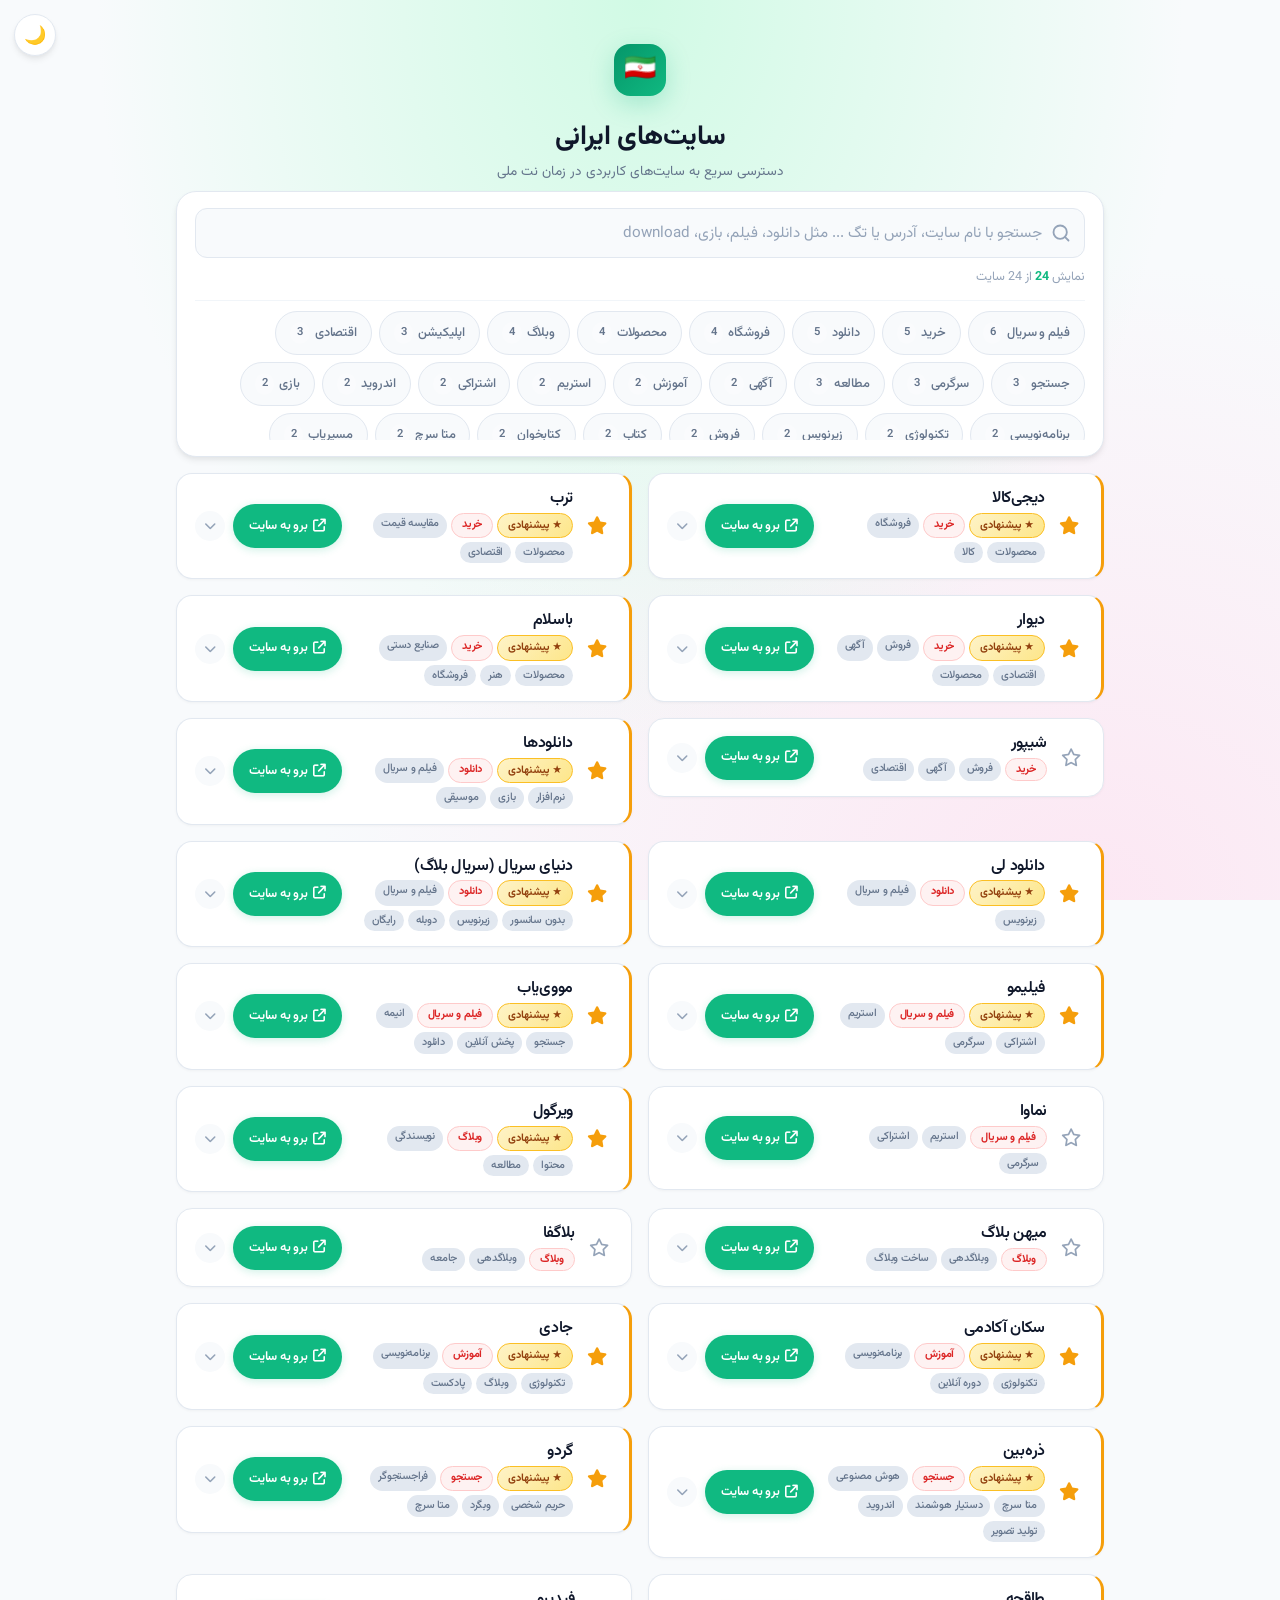
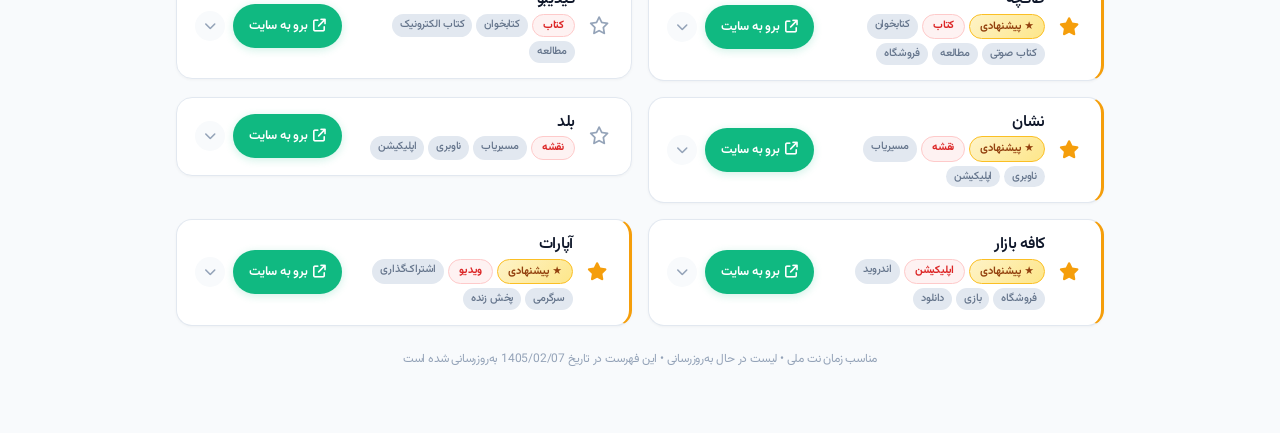
==== commit aa22da24: "Add files via upload" ====
--- a/index.html
+++ b/index.html
@@ -43,7 +43,7 @@
                 <input type="text" id="searchInput" placeholder="جستجو با نام سایت، آدرس یا تگ ... مثل دانلود، فیلم، بازی، download" autocomplete="off">
                 <button class="clear-search" id="clearSearch" title="پاک کردن">✕</button>
             </div>
-            <div class="results-count" id="resultsCount">نمایش <strong>۰</strong> سایت</div>
+            <div class="results-count" id="resultsCount"></div>
             <div class="tags-container" id="tagsContainer"></div>
             <button class="reset-tags" id="resetTags">✕ پاک کردن فیلترها</button>
         </div>
--- a/css/style.css
+++ b/css/style.css
@@ -504,6 +504,21 @@
     font-weight: 500;
     letter-spacing: -0.2px;
 }
+.card-tag-main {
+    font-size: 0.68rem;
+    padding: 2px 10px;
+    border-radius: 50px;
+    background: #fef2f2;
+    color: #dc2626;
+    font-weight: 700;
+    letter-spacing: -0.2px;
+    border: 1px solid #fecaca;
+}
+[data-theme="dark"] .card-tag-main {
+    background: rgba(220, 38, 38, 0.15);
+    color: #f87171;
+    border-color: rgba(220, 38, 38, 0.3);
+}
 .card-actions {
     display: flex;
     align-items: center;
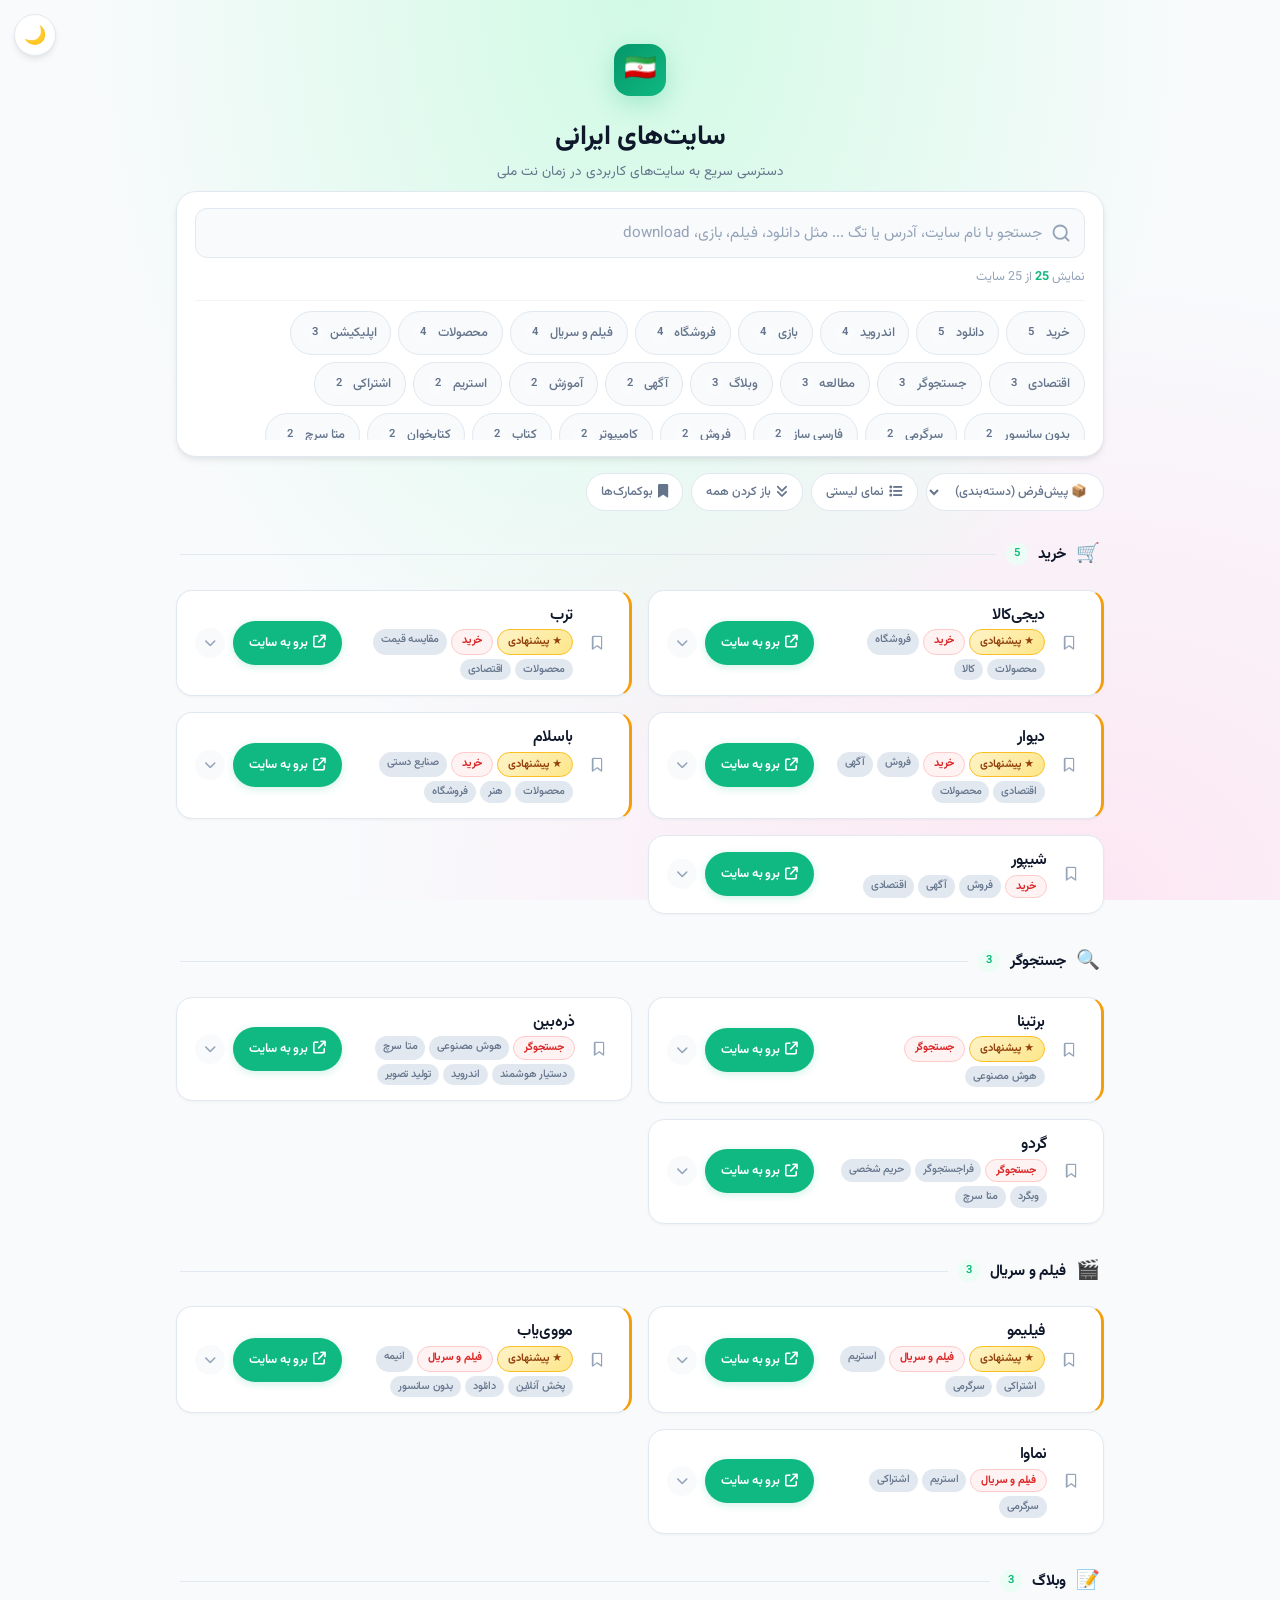
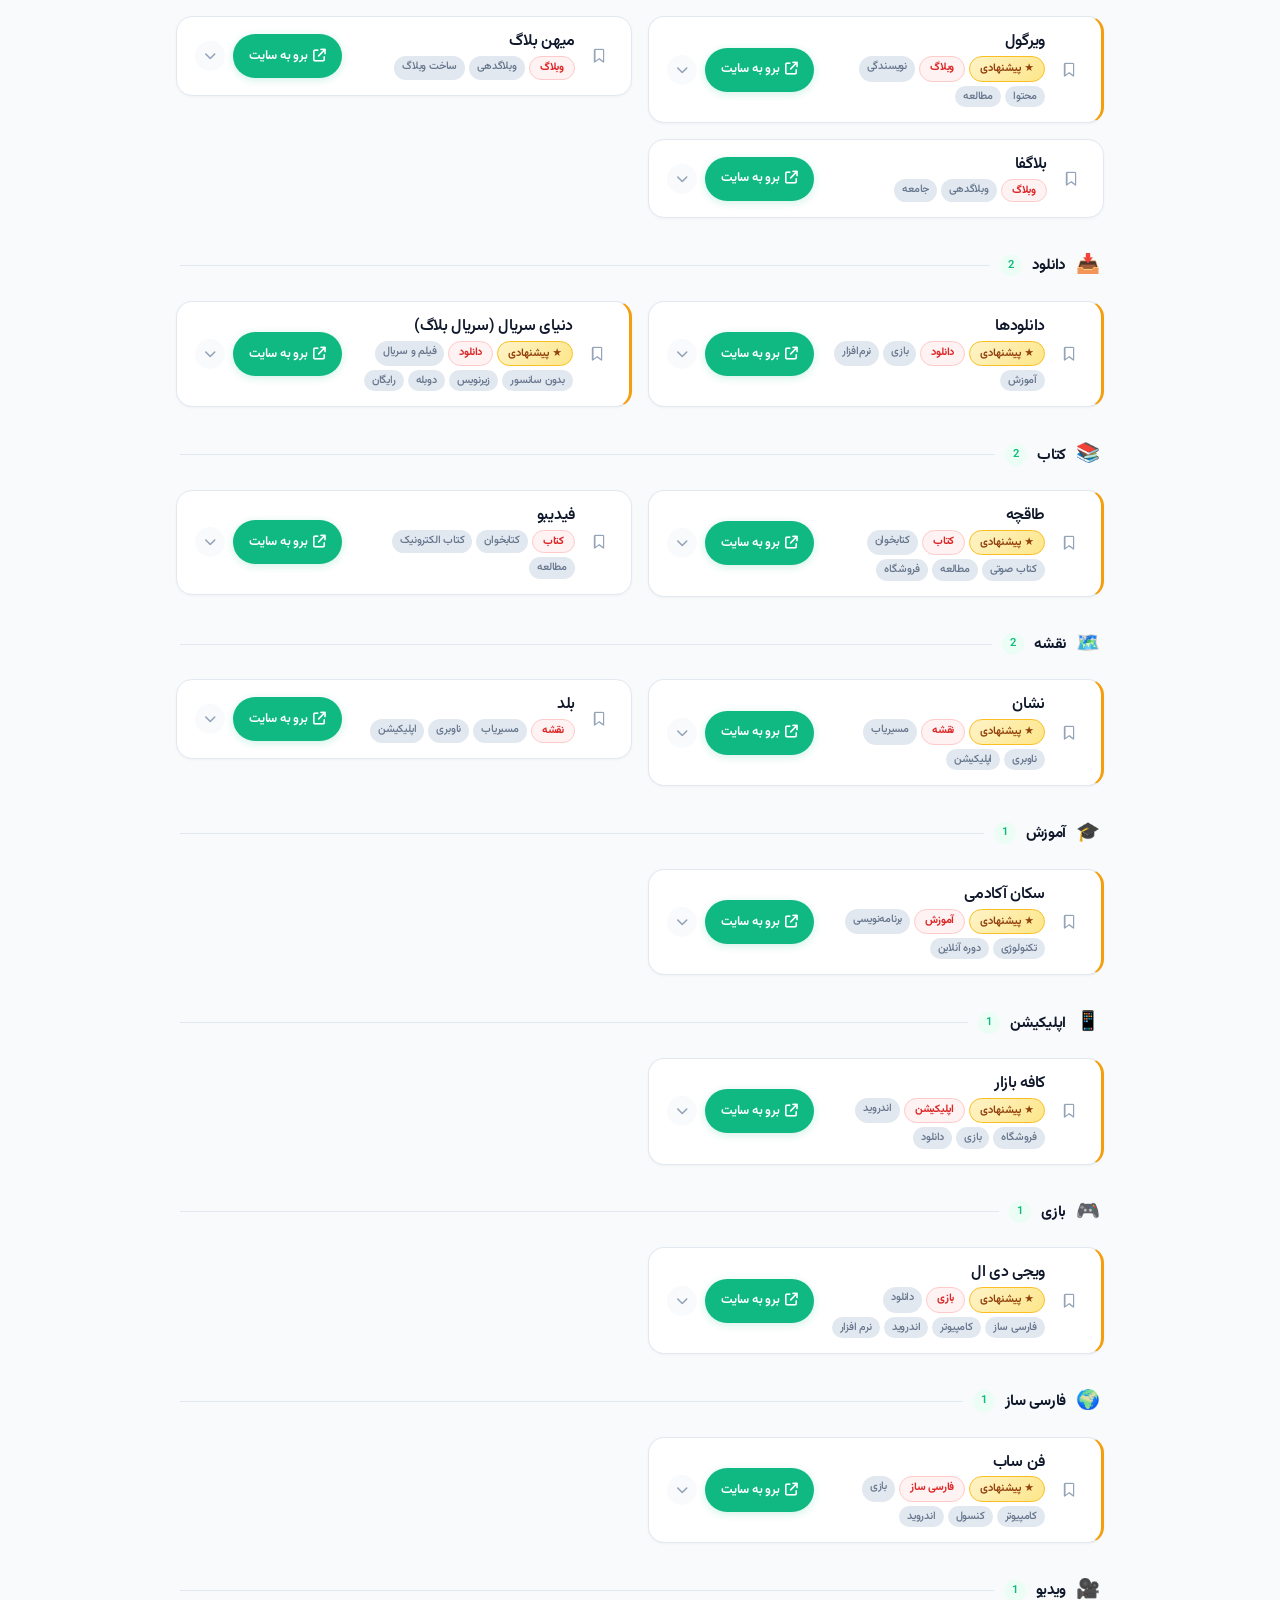
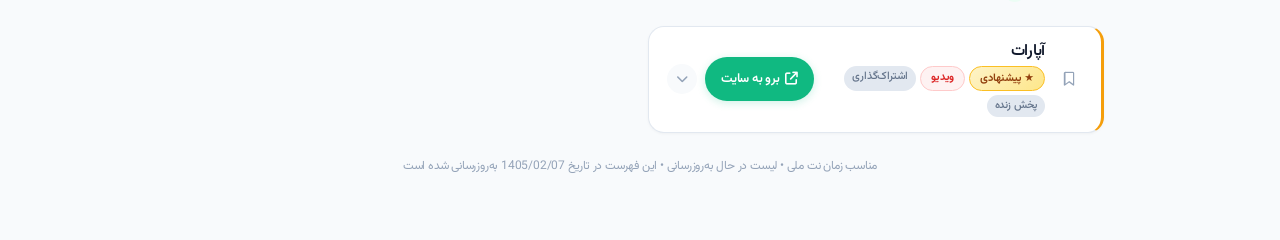
==== commit e1801e45: "Add files via upload" ====
--- a/index.html
+++ b/index.html
@@ -48,6 +48,26 @@
             <button class="reset-tags" id="resetTags">✕ پاک کردن فیلترها</button>
         </div>
 
+        <!-- Toolbar Row: Sort, View, Expand All, Bookmark Filter, Suggest -->
+        <div class="toolbar-row" id="toolbarRow">
+            <select class="sort-select" id="sortSelect" title="مرتب‌سازی">
+                <option value="default">📦 پیش‌فرض (دسته‌بندی)</option>
+                <option value="name">🔤 نام (الفبا)</option>
+                <option value="recommended">⭐ پیشنهادی اول</option>
+                <option value="id">🔢 شناسه</option>
+            </select>
+            <button class="toolbar-btn" id="viewToggle" title="تغییر نما">
+                <i class="fa-solid fa-list"></i> <span>نمای لیستی</span>
+            </button>
+            <button class="toolbar-btn" id="expandAllBtn" title="باز/بسته کردن همه">
+                <i class="fa-solid fa-angles-down"></i> <span>باز کردن همه</span>
+            </button>
+            <button class="toolbar-btn" id="bookmarkFilterBtn" title="نمایش بوکمارک‌ها">
+                <i class="fa-solid fa-bookmark"></i> <span>بوکمارک‌ها</span>
+            </button>
+
+        </div>
+
         <!-- Sites Grid -->
         <div class="sites-grid" id="sitesGrid"></div>
 
@@ -74,6 +94,8 @@
         </svg>
     </button>
 
+
+
     <script src="js/main.js"></script>
 </body>
-</html>
+</html>
--- a/css/style.css
+++ b/css/style.css
@@ -55,39 +55,11 @@
                   radial-gradient(ellipse at 85% 100%, rgba(244, 114, 182, 0.06) 0%, transparent 50%);
 }
 
-/* ── Vazirmatn Font ─────────────── */
+/* ── Vazirmatn Variable Font ─────────────── */
 @font-face {
     font-family: 'Vazirmatn';
-    src: url('../fonts/vazirmatn/Vazirmatn-Regular.woff2') format('woff2');
-    font-weight: 400;
-    font-style: normal;
-    font-display: swap;
-}
-@font-face {
-    font-family: 'Vazirmatn';
-    src: url('../fonts/vazirmatn/Vazirmatn-Medium.woff2') format('woff2');
-    font-weight: 500;
-    font-style: normal;
-    font-display: swap;
-}
-@font-face {
-    font-family: 'Vazirmatn';
-    src: url('../fonts/vazirmatn/Vazirmatn-SemiBold.woff2') format('woff2');
-    font-weight: 600;
-    font-style: normal;
-    font-display: swap;
-}
-@font-face {
-    font-family: 'Vazirmatn';
-    src: url('../fonts/vazirmatn/Vazirmatn-Bold.woff2') format('woff2');
-    font-weight: 700;
-    font-style: normal;
-    font-display: swap;
-}
-@font-face {
-    font-family: 'Vazirmatn';
-    src: url('../fonts/vazirmatn/Vazirmatn-Black.woff2') format('woff2');
-    font-weight: 900;
+    src: url('../fonts/vazirmatn/Vazirmatn[wght].woff2') format('woff2-variations');
+    font-weight: 100 900;
     font-style: normal;
     font-display: swap;
 }
@@ -370,10 +342,163 @@
 /* ── Site Cards Grid (auto-fit / minmax) ───────────────── */
 .sites-grid {
     display: grid;
-    grid-template-columns: repeat(auto-fit, minmax(300px, 1fr));
+    grid-template-columns: repeat(auto-fit, minmax(min(300px, 100%), 1fr));
     gap: 1rem;
     align-items: start;
 }
+
+/* ── View: List Mode ───────────────── */
+.sites-grid.list-view {
+    grid-template-columns: 1fr;
+    gap: 0.5rem;
+}
+.sites-grid.list-view .site-card {
+    border-radius: var(--radius-sm);
+}
+.sites-grid.list-view .card-main {
+    padding: 8px 12px;
+    min-height: auto;
+}
+.sites-grid.list-view .card-description-preview {
+    display: inline;
+    font-size: 0.78rem;
+    color: var(--text-muted);
+    margin-right: 8px;
+}
+.sites-grid.list-view .site-card.expanded .card-expanded {
+    max-height: 800px;
+}
+.sites-grid.list-view .card-tags-row {
+    display: none;
+}
+.sites-grid.list-view .site-card.expanded .card-tags-row {
+    display: flex;
+}
+
+/* ── Category Header ─────────────── */
+.category-header {
+    grid-column: 1 / -1;
+    display: flex;
+    align-items: center;
+    gap: 10px;
+    margin-top: 16px;
+    margin-bottom: 4px;
+    padding: 0 4px;
+}
+.category-header:first-child {
+    margin-top: 0;
+}
+.category-header-icon {
+    font-size: 1.2rem;
+}
+.category-header-title {
+    font-size: 0.95rem;
+    font-weight: 700;
+    color: var(--text);
+    letter-spacing: -0.3px;
+}
+.category-header-count {
+    font-size: 0.7rem;
+    font-weight: 600;
+    background: var(--primary-bg);
+    color: var(--primary);
+    padding: 2px 8px;
+    border-radius: 50px;
+}
+.category-header-line {
+    flex: 1;
+    height: 1px;
+    background: var(--border);
+}
+
+/* ── Toolbar Row (Sort, View, Expand) ────── */
+.toolbar-row {
+    display: flex;
+    align-items: center;
+    gap: 8px;
+    margin-bottom: 12px;
+    flex-wrap: wrap;
+}
+.toolbar-btn {
+    display: inline-flex;
+    align-items: center;
+    gap: 5px;
+    padding: 7px 14px;
+    border-radius: 50px;
+    font-size: 0.78rem;
+    font-weight: 500;
+    cursor: pointer;
+    transition: all var(--transition);
+    border: 1.5px solid var(--border);
+    background: var(--surface);
+    color: var(--text-secondary);
+    font-family: var(--font);
+    white-space: nowrap;
+    min-height: 38px;
+}
+.toolbar-btn:hover {
+    background: var(--primary-bg);
+    color: var(--primary);
+    border-color: var(--primary);
+}
+.toolbar-btn.active {
+    background: var(--primary);
+    color: #fff;
+    border-color: var(--primary);
+}
+.toolbar-btn i {
+    font-size: 0.85rem;
+}
+.sort-select {
+    padding: 7px 12px;
+    border-radius: 50px;
+    font-size: 0.78rem;
+    font-weight: 500;
+    cursor: pointer;
+    transition: all var(--transition);
+    border: 1.5px solid var(--border);
+    background: var(--surface);
+    color: var(--text-secondary);
+    font-family: var(--font);
+    outline: none;
+    min-height: 38px;
+    direction: rtl;
+}
+.sort-select:focus {
+    border-color: var(--primary);
+    box-shadow: 0 0 0 3px rgba(16, 185, 129, 0.1);
+}
+
+/* ── Bookmark Star ────────────────── */
+.bookmark-btn {
+    flex-shrink: 0;
+    width: 28px;
+    height: 28px;
+    display: flex;
+    align-items: center;
+    justify-content: center;
+    font-size: 14px;
+    color: var(--text-muted);
+    transition: all var(--transition);
+    cursor: pointer;
+    border: none;
+    background: none;
+    border-radius: 50%;
+    padding: 0;
+}
+.bookmark-btn:hover {
+    color: var(--star);
+    background: var(--star-bg);
+}
+.bookmark-btn.bookmarked {
+    color: var(--star);
+    animation: starPop 0.4s ease;
+}
+.bookmark-btn.bookmarked i {
+    font-weight: 900;
+}
+
+
 
 /* ── Site Card ────────────────────── */
 .site-card {
@@ -749,6 +874,9 @@
 .social-linkedin {
     background: #0A66C2;
 }
+.social-discord {
+    background: #5865F2;
+}
 .social-custom {
     background: #6366f1;
 }
@@ -798,6 +926,24 @@
     letter-spacing: -0.2px;
 }
 
+/* ── Dark Mode: Category Header ──── */
+[data-theme="dark"] .category-header-title {
+    color: var(--text);
+}
+[data-theme="dark"] .toolbar-btn {
+    background: var(--surface);
+    border-color: var(--border);
+}
+[data-theme="dark"] .sort-select {
+    background: var(--surface);
+    border-color: var(--border);
+    color: var(--text-secondary);
+}
+[data-theme="dark"] .sort-select option {
+    background: var(--surface);
+    color: var(--text);
+}
+
 /* ── Responsive Fine-tuning ───────── */
 @media (max-width: 480px) {
     .container {
@@ -810,7 +956,7 @@
     }
     #searchInput {
         padding: 10px 38px 10px 10px;
-        font-size: 0.88rem;
+        font-size: 16px;
     }
     .card-main {
         padding: 10px 10px;
@@ -849,6 +995,24 @@
     .expanded-link-item {
         padding: 6px 10px;
         font-size: 0.72rem;
+    }
+    .toolbar-row {
+        gap: 5px;
+    }
+    .toolbar-btn {
+        padding: 6px 10px;
+        font-size: 0.72rem;
+    }
+    .sort-select {
+        padding: 6px 10px;
+        font-size: 0.72rem;
+    }
+    .category-header-title {
+        font-size: 0.85rem;
+    }
+    .modal-box {
+        margin: 10px;
+        border-radius: var(--radius-lg);
     }
 }
 @media (min-width: 1024px) {
@@ -994,4 +1158,4 @@
 .back-to-top svg {
     width: 20px;
     height: 20px;
-}
+}
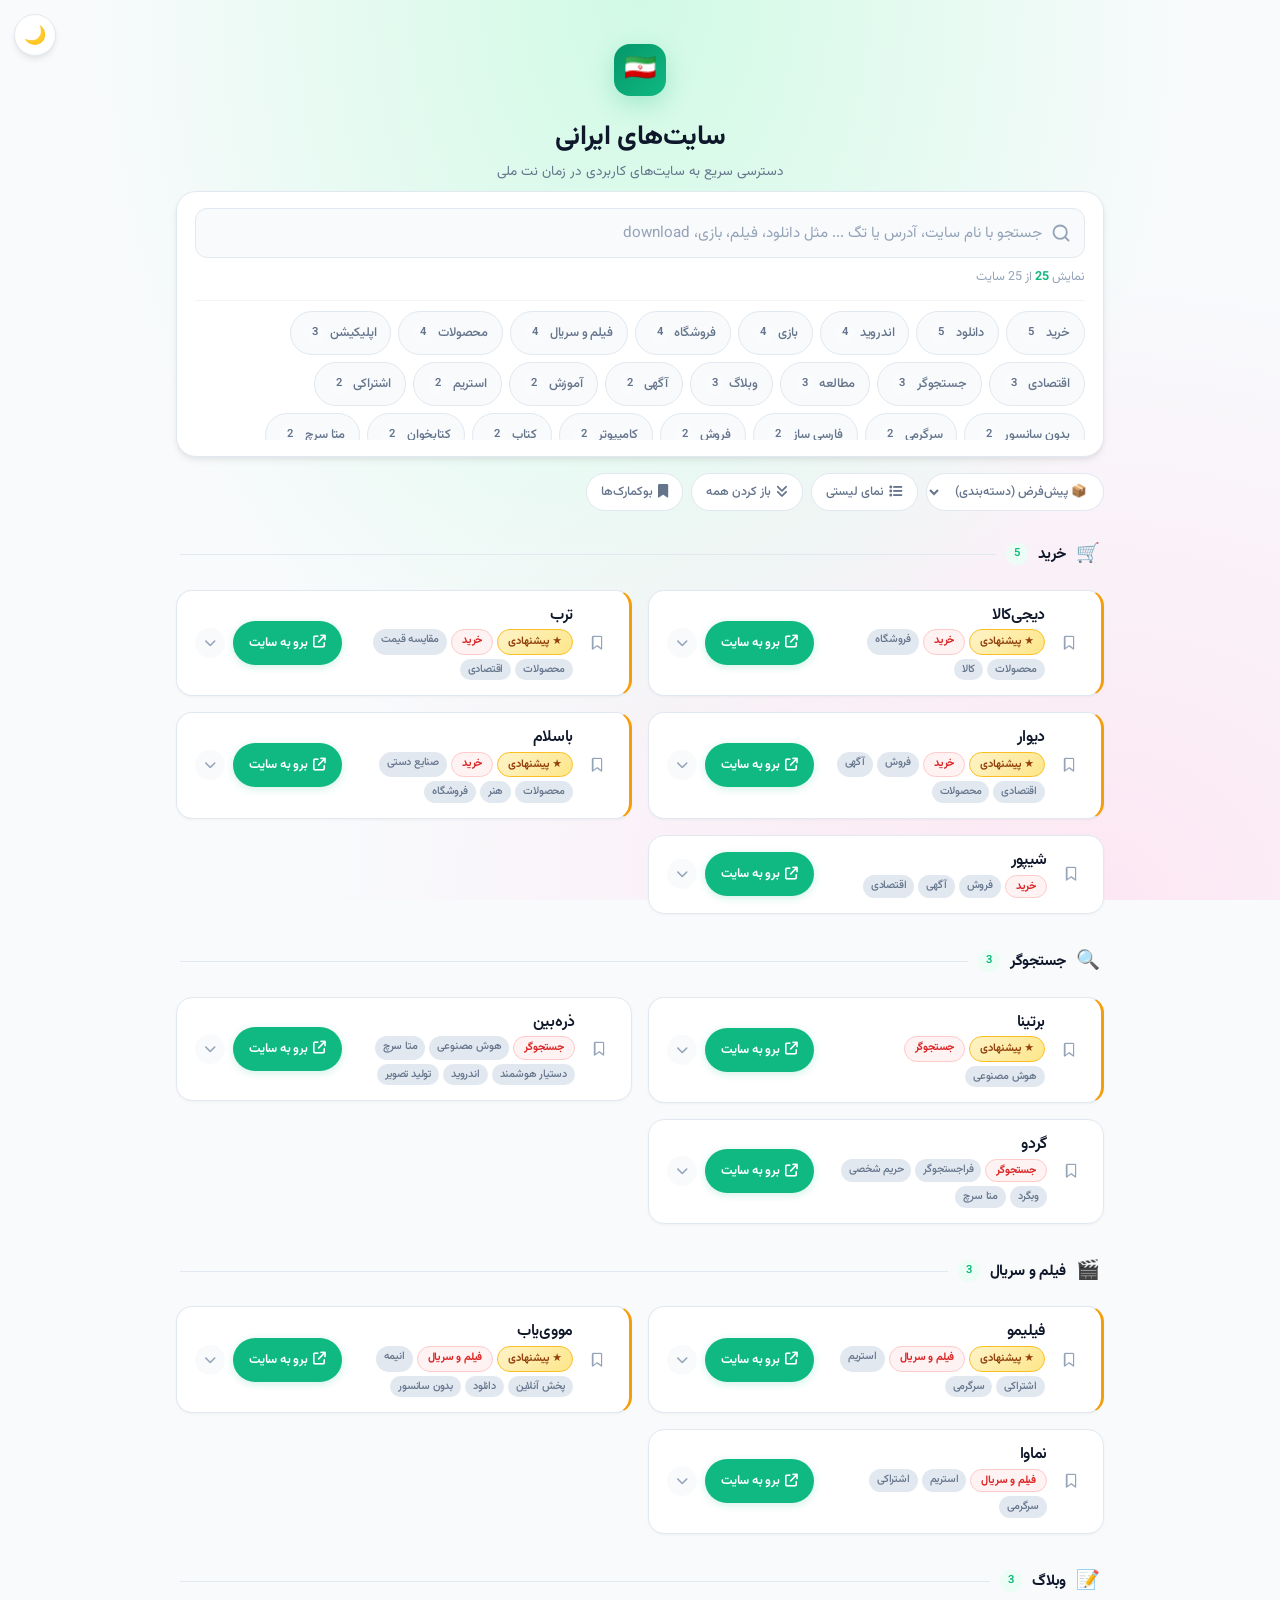
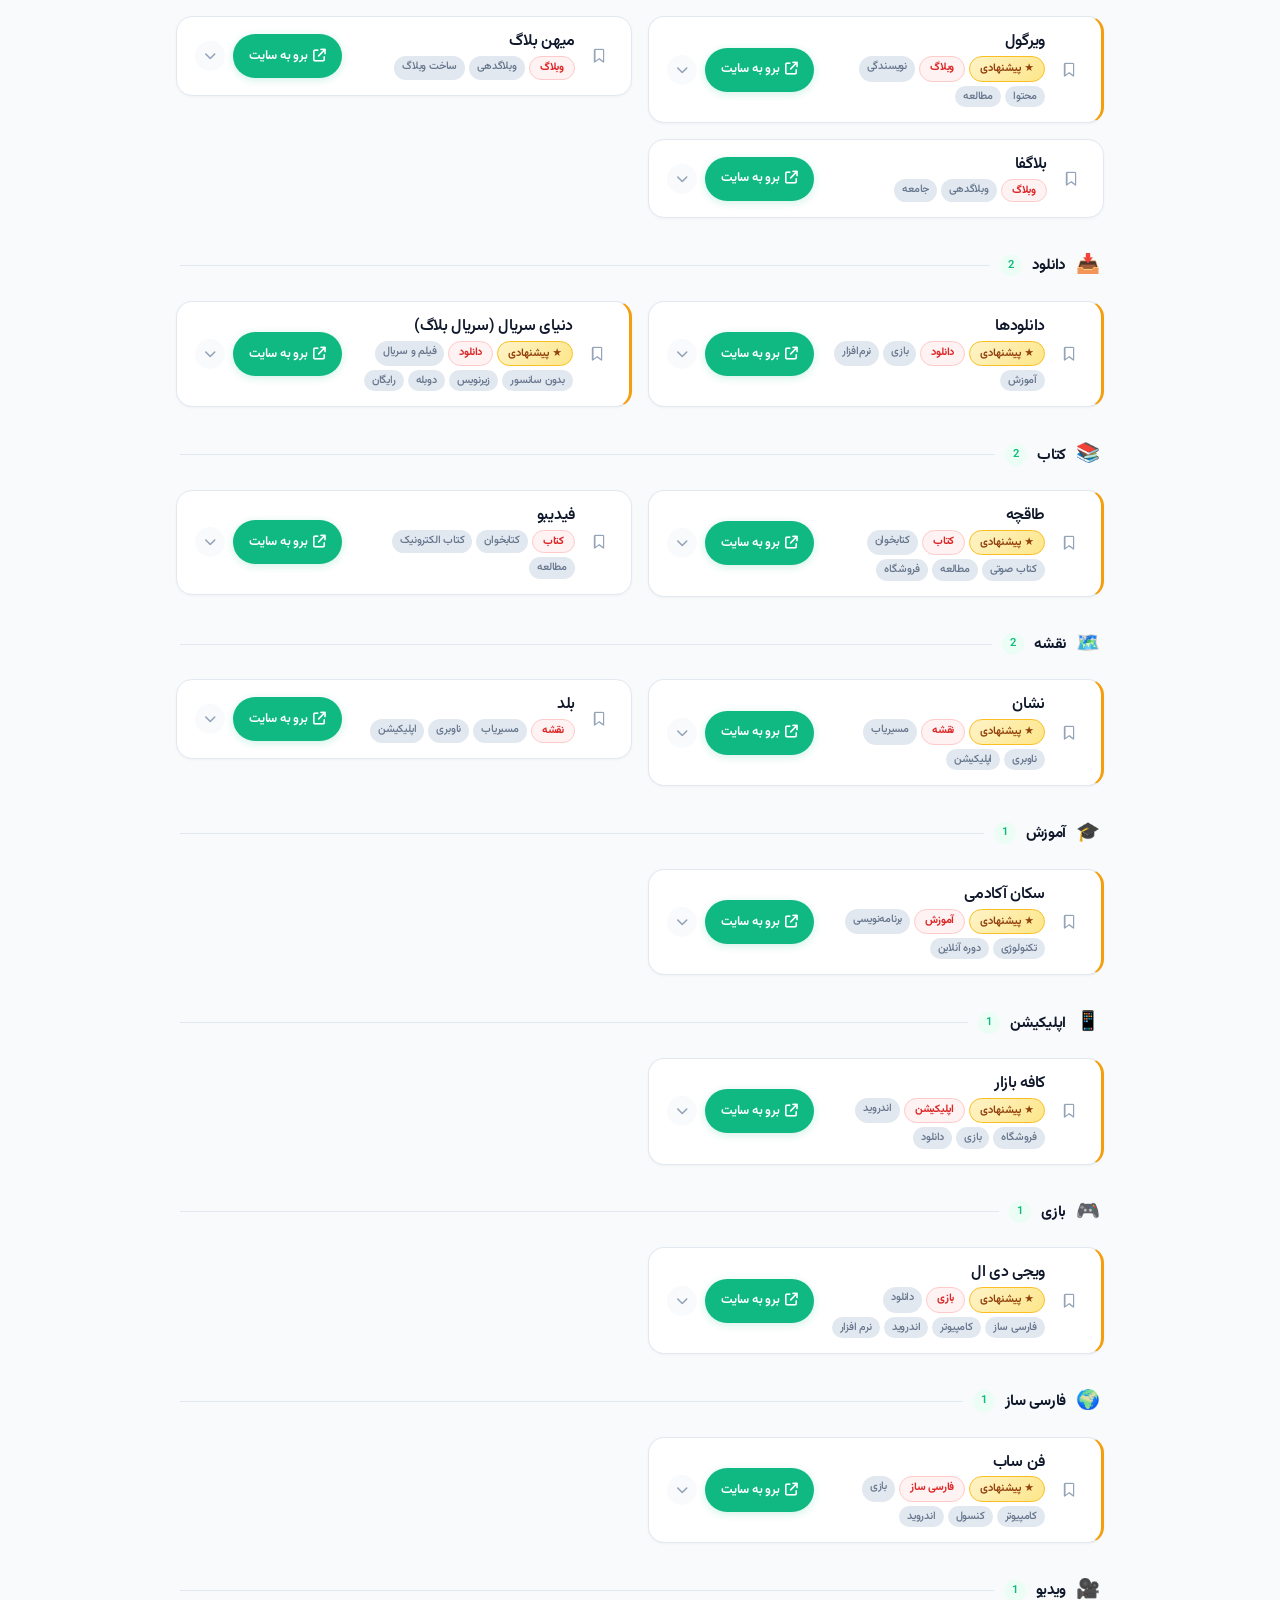
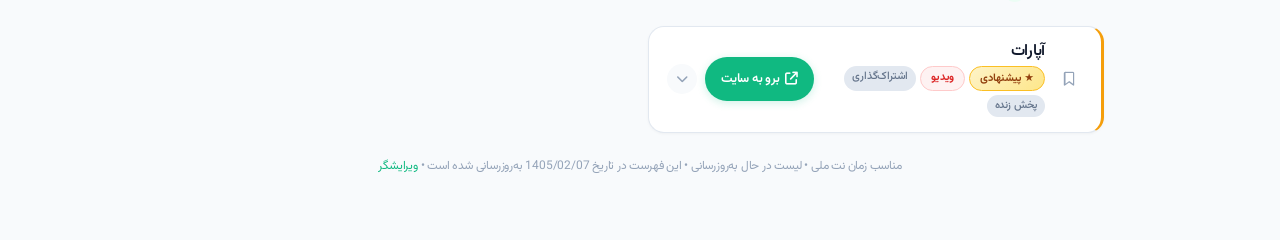
==== commit 72503b6b: "Add files via upload" ====
--- a/index.html
+++ b/index.html
@@ -84,6 +84,7 @@
             <span class="footer-date-wrap" style="display:none;">
                 &bull; این فهرست در تاریخ <span id="footerDate"></span> به‌روزرسانی شده است
             </span>
+            &bull; <a href="site-editor.html" style="color:var(--primary); text-decoration:none;">ویرایشگر</a>
         </footer>
     </div>
 
@@ -98,4 +99,4 @@
 
     <script src="js/main.js"></script>
 </body>
-</html>+</html>
--- a/css/style.css
+++ b/css/style.css
@@ -1158,4 +1158,4 @@
 .back-to-top svg {
     width: 20px;
     height: 20px;
-}+}
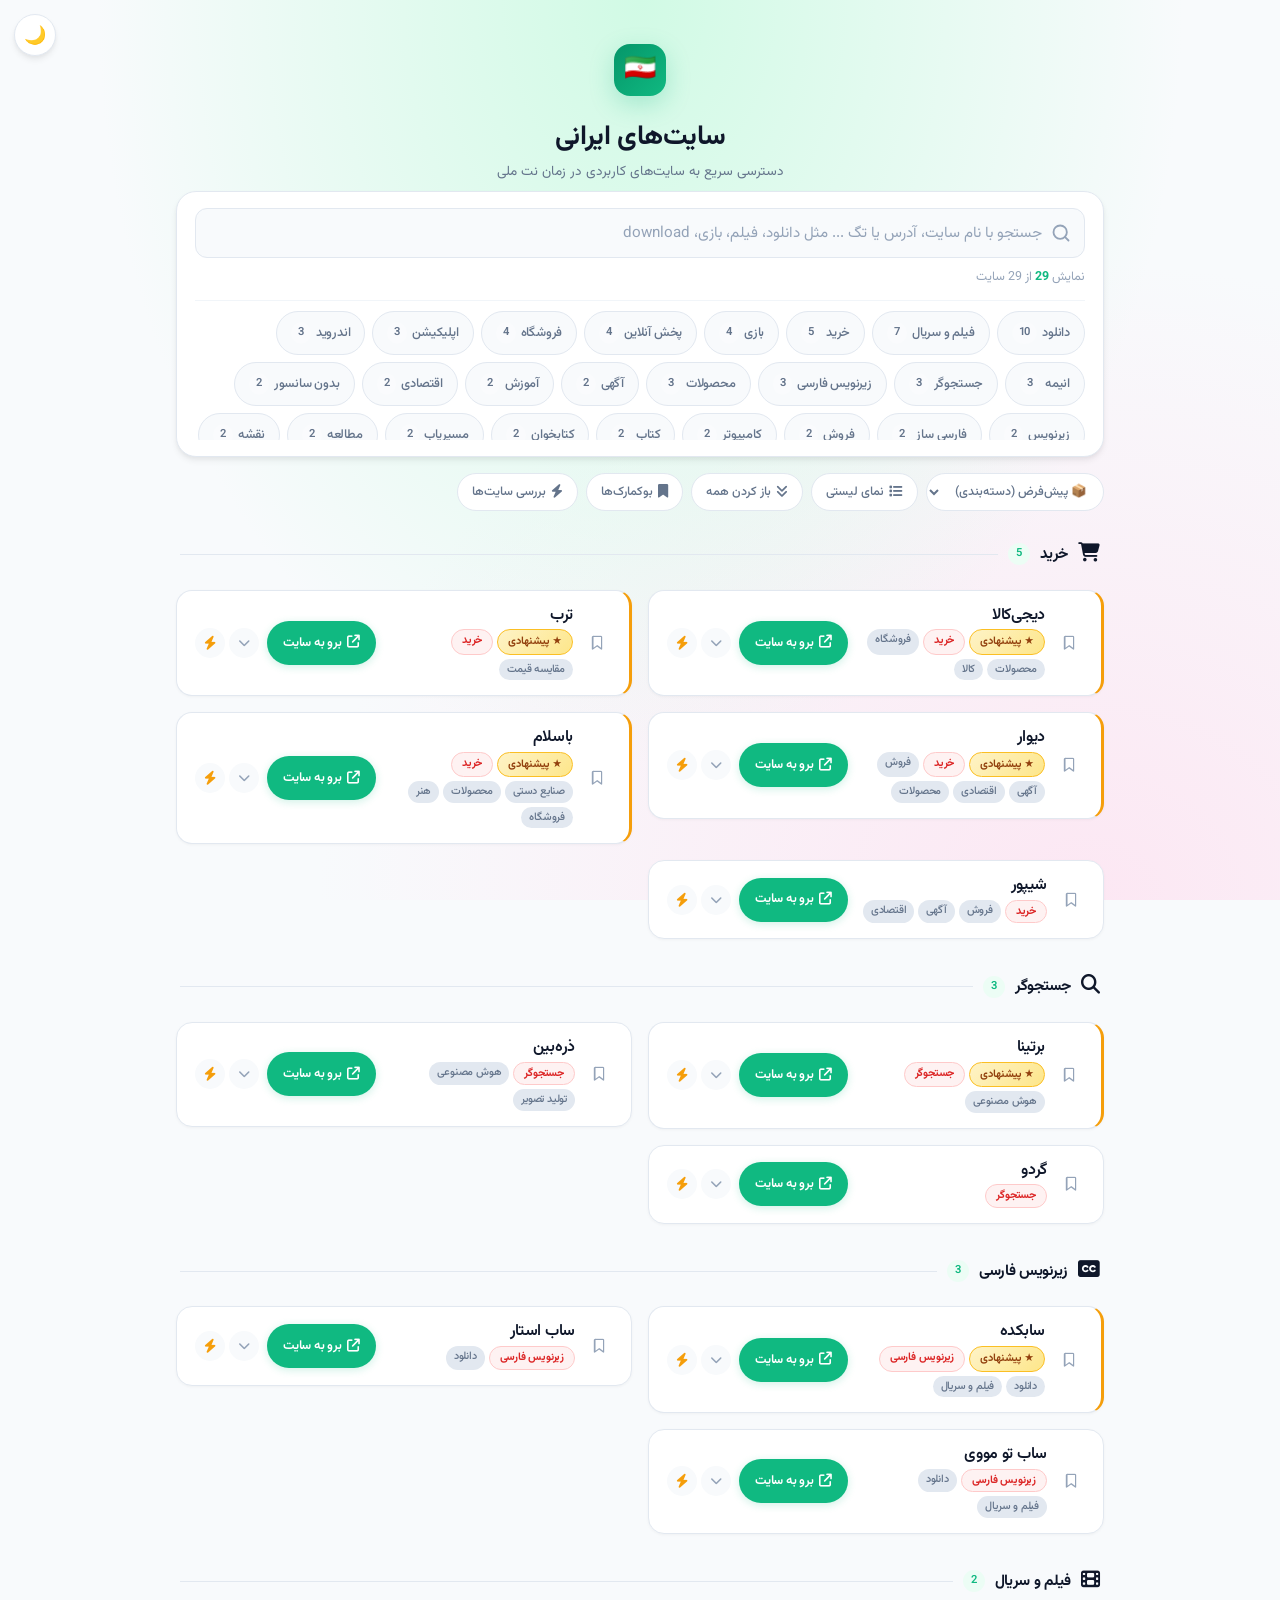
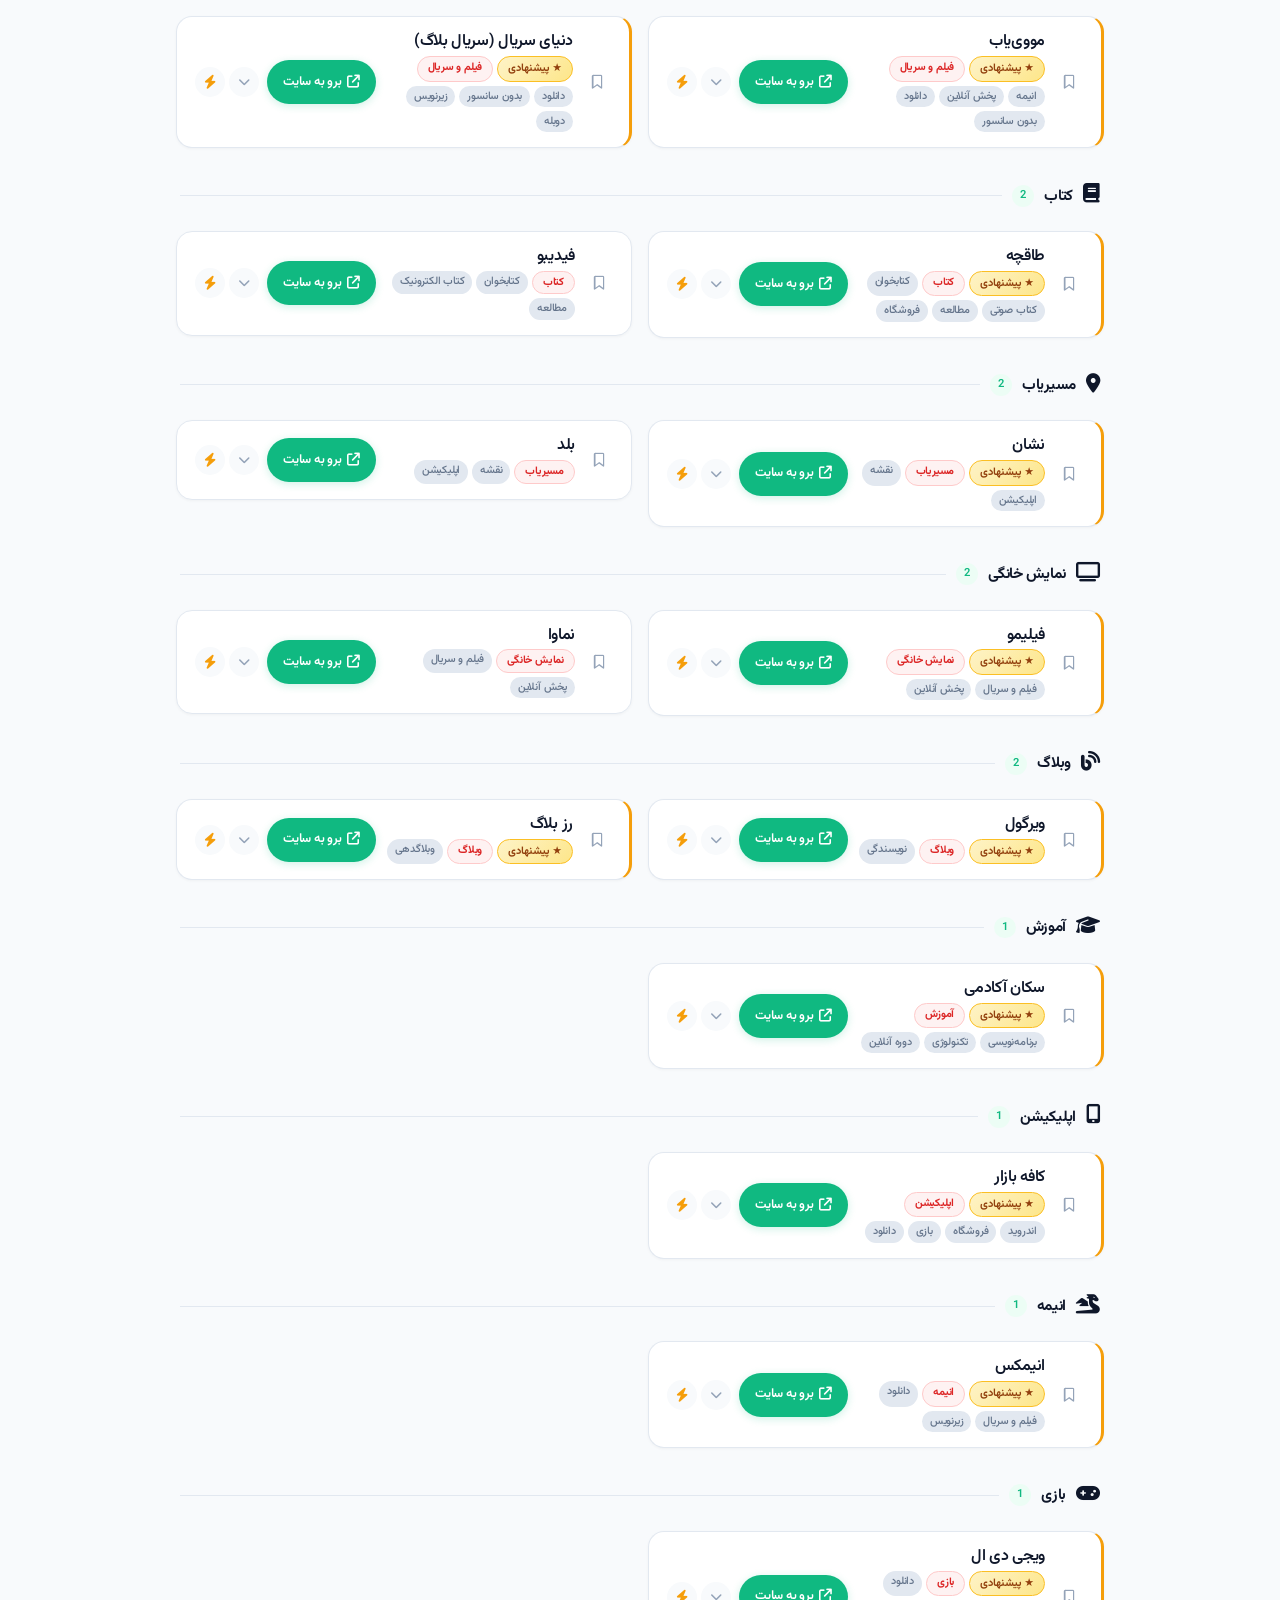
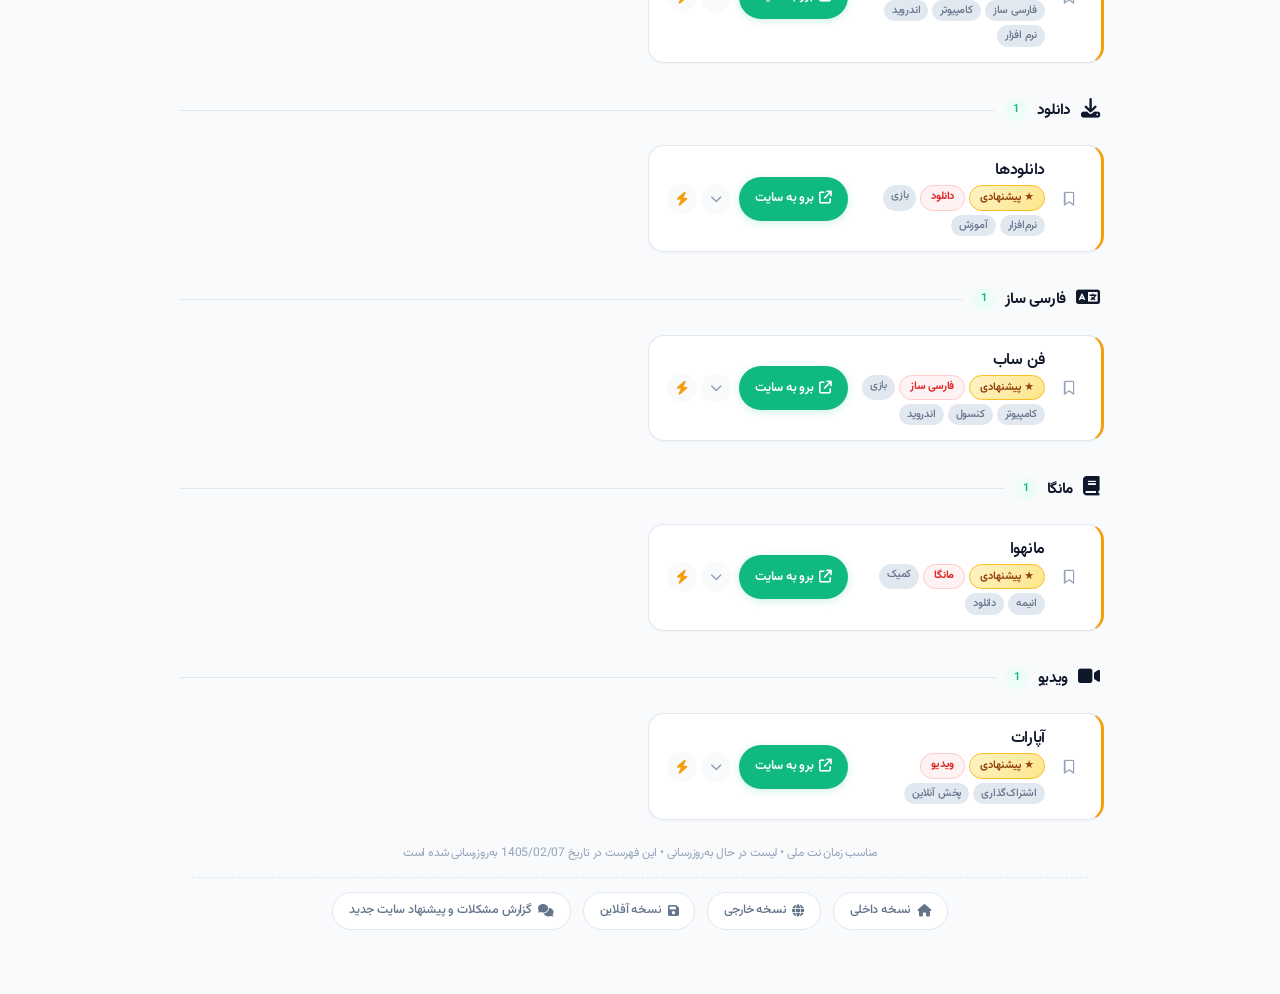
==== commit 7b1240c3: "Add files via upload" ====
--- a/index.html
+++ b/index.html
@@ -4,6 +4,7 @@
     <meta charset="UTF-8">
     <meta name="viewport" content="width=device-width, initial-scale=1.0">
     <link rel="stylesheet" href="fonts/fontawesome/css/all.min.css">
+	<link rel="icon" type="image/svg+xml" href="data:image/svg+xml,<svg xmlns='http://www.w3.org/2000/svg' viewBox='0 0 100 100'><text y='.9em' font-size='90'>🇮🇷</text></svg>">
     <title>سایت‌های ایرانی - نت ملی</title>
     <script>
         // Prevent FOUC: set theme before any rendering
@@ -65,6 +66,9 @@
             <button class="toolbar-btn" id="bookmarkFilterBtn" title="نمایش بوکمارک‌ها">
                 <i class="fa-solid fa-bookmark"></i> <span>بوکمارک‌ها</span>
             </button>
+			<button class="toolbar-btn" id="checkAllBtn" title="بررسی در دسترس بودن همه سایت‌ها">
+				<i class="fa-solid fa-bolt"></i> <span>بررسی سایت‌ها</span>
+			</button>
 
         </div>
 
@@ -84,7 +88,7 @@
             <span class="footer-date-wrap" style="display:none;">
                 &bull; این فهرست در تاریخ <span id="footerDate"></span> به‌روزرسانی شده است
             </span>
-            &bull; <a href="site-editor.html" style="color:var(--primary); text-decoration:none;">ویرایشگر</a>
+			<div id="footerLinksContainer"></div>
         </footer>
     </div>
 
--- a/css/style.css
+++ b/css/style.css
@@ -1065,6 +1065,88 @@
     0%, 100% { transform: scale(1); }
     50% { transform: scale(1.2); }
 }
+/* ── Check Site Button ───────────── */
+.check-site-btn {
+    flex-shrink: 0;
+    width: 30px;
+    height: 30px;
+    border-radius: 50%;
+    border: none;
+    background: var(--surface-hover);
+    cursor: pointer;
+    display: flex;
+    align-items: center;
+    justify-content: center;
+    font-size: 14px;
+    transition: all var(--transition);
+    color: var(--star);               /* زرد پیش‌فرض */
+    padding: 0;
+    margin-right: -4px;
+}
+.check-site-btn:hover {
+    background: var(--primary-bg);
+    color: var(--primary);
+}
+.check-site-btn.checking {
+    pointer-events: none;
+    opacity: 0.6;
+}
+.check-site-btn.check-success {
+    color: var(--primary);            /* سبز */
+}
+.check-site-btn.check-fail {
+    color: #ef4444;                   /* قرمز (متناسب با تم) */
+}
+
+/* ── Footer Links Section ────────── */
+.footer-links {
+    display: flex;
+    flex-wrap: wrap;
+    justify-content: center;
+    gap: 12px;
+    margin-top: 14px;
+    padding: 14px 0 0;
+    border-top: 1px dashed var(--border);
+}
+
+.footer-link-item {
+    display: inline-flex;
+    align-items: center;
+    gap: 6px;
+    padding: 8px 16px;
+    border-radius: 50px;
+    background: var(--surface);
+    border: 1.5px solid var(--border);
+    color: var(--text-secondary);
+    font-size: 0.78rem;
+    font-weight: 500;
+    text-decoration: none;
+    transition: all 0.2s ease;
+    font-family: var(--font);
+    white-space: nowrap;
+}
+
+.footer-link-item:hover {
+    background: var(--primary-bg);
+    border-color: var(--primary);
+    color: var(--primary);
+    transform: translateY(-2px);
+    box-shadow: 0 4px 12px rgba(16, 185, 129, 0.15);
+}
+
+.footer-link-item .link-icon {
+    font-size: 1.1rem;
+    line-height: 1;
+}
+
+/* ── Dark Mode: Footer Links ──────── */
+[data-theme="dark"] .footer-link-item {
+    background: var(--surface);
+    border-color: var(--border);
+}
+[data-theme="dark"] .footer-link-item:hover {
+    background: var(--primary-bg);
+}
 
 /* ─── Dark Mode Toggle ─── */
 .theme-toggle {
